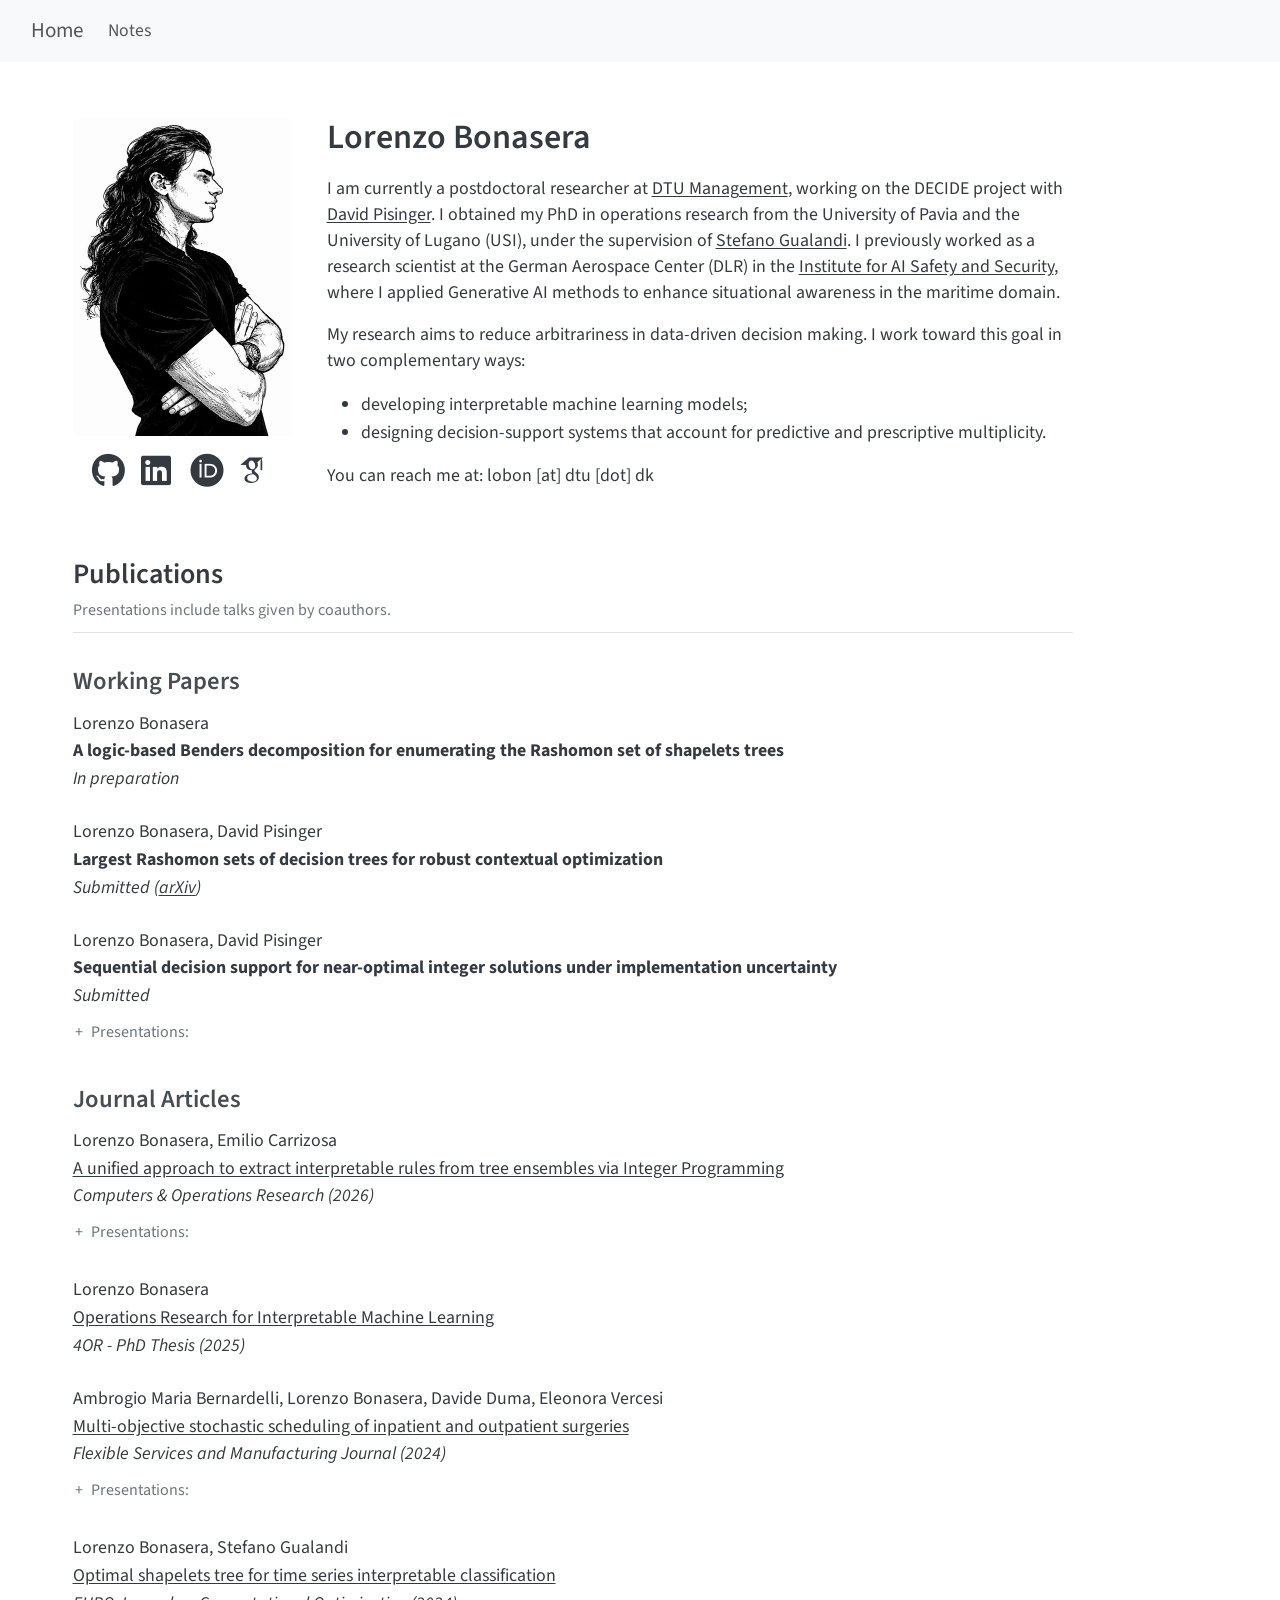
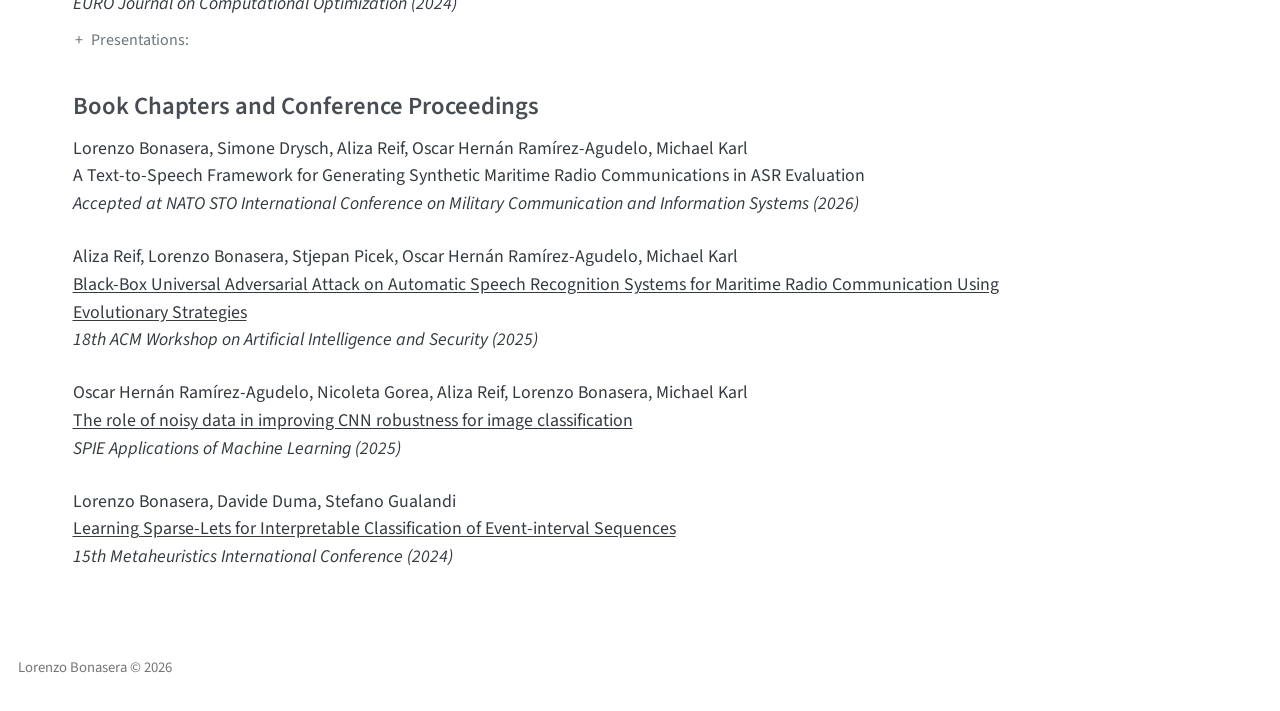
==== docs/index.html @ 85911efa "Clarify logic-based Benders working paper title" ====
<!DOCTYPE html>
<html xmlns="http://www.w3.org/1999/xhtml" lang="en" xml:lang="en"><head>

<meta charset="utf-8">
<meta name="generator" content="quarto-1.9.38">

<meta name="viewport" content="width=device-width, initial-scale=1.0, user-scalable=yes">

<meta name="author" content="Lorenzo Bonasera">
<meta name="description" content="Academic website of Lorenzo Bonasera">

<title>Lorenzo Bonasera</title>
<style>
/* Default styles provided by pandoc.
** See https://pandoc.org/MANUAL.html#variables-for-html for config info.
*/
code{white-space: pre-wrap;}
span.smallcaps{font-variant: small-caps;}
div.columns{display: flex; gap: min(4vw, 1.5em);}
div.column{flex: auto; overflow-x: auto;}
div.hanging-indent{margin-left: 1.5em; text-indent: -1.5em;}
ul.task-list{list-style: none;}
ul.task-list li input[type="checkbox"] {
  width: 0.8em;
  margin: 0 0.8em 0.2em -1em; /* quarto-specific, see https://github.com/quarto-dev/quarto-cli/issues/4556 */ 
  vertical-align: middle;
}
</style>


<script src="site_libs/quarto-nav/quarto-nav.js"></script>
<script src="site_libs/quarto-nav/headroom.min.js"></script>
<link href="./files/images/favicon-lb.png" rel="icon" type="image/png">
<script src="site_libs/clipboard/clipboard.min.js"></script>
<script src="site_libs/quarto-html/quarto.js" type="module"></script>
<script src="site_libs/quarto-html/tabsets/tabsets.js" type="module"></script>
<script src="site_libs/quarto-html/popper.min.js"></script>
<script src="site_libs/quarto-html/tippy.umd.min.js"></script>
<script src="site_libs/quarto-html/anchor.min.js"></script>
<link href="site_libs/quarto-html/tippy.css" rel="stylesheet">
<link href="site_libs/quarto-html/quarto-syntax-highlighting-15634bcf2e68342d4ad2dfa704d543f6.css" rel="stylesheet" id="quarto-text-highlighting-styles">
<script src="site_libs/bootstrap/bootstrap.min.js"></script>
<link href="site_libs/bootstrap/bootstrap-icons.css" rel="stylesheet">
<link href="site_libs/bootstrap/bootstrap-31eaf266902e15e6572a3934ae2616ee.min.css" rel="stylesheet" append-hash="true" id="quarto-bootstrap" data-mode="light">
<link href="site_libs/quarto-contrib/fontawesome6-1.2.0/all.min.css" rel="stylesheet">
<link href="site_libs/quarto-contrib/fontawesome6-1.2.0/latex-fontsize.css" rel="stylesheet">
<link href="site_libs/quarto-contrib/academicons-1.9.2/all.css" rel="stylesheet">
<link href="site_libs/quarto-contrib/academicons-1.9.2/size.css" rel="stylesheet">
<script id="quarto-search-options" type="application/json">{
  "language": {
    "search-no-results-text": "No results",
    "search-matching-documents-text": "matching documents",
    "search-copy-link-title": "Copy link to search",
    "search-hide-matches-text": "Hide additional matches",
    "search-more-match-text": "more match in this document",
    "search-more-matches-text": "more matches in this document",
    "search-clear-button-title": "Clear",
    "search-text-placeholder": "",
    "search-detached-cancel-button-title": "Cancel",
    "search-submit-button-title": "Submit",
    "search-label": "Search"
  }
}</script>


<link rel="stylesheet" href="pub-listing-v9.css">
<meta property="og:title" content="Lorenzo Bonasera">
<meta property="og:description" content="Academic website of Lorenzo Bonasera">
<meta property="og:image" content="https://lorebon.github.io/files/images/profile.webp">
<meta property="og:site_name" content="Lorenzo Bonasera">
<meta property="og:image:alt" content="Lorenzo Bonasera">
<meta name="twitter:title" content="Lorenzo Bonasera">
<meta name="twitter:description" content="Academic website of Lorenzo Bonasera">
<meta name="twitter:image" content="https://lorebon.github.io/files/images/profile.webp">
<meta name="twitter:image:alt" content="Lorenzo Bonasera">
<meta name="twitter:card" content="summary_large_image">
</head>

<body class="nav-fixed quarto-light">

<div id="quarto-search-results"></div>
  <header id="quarto-header" class="headroom fixed-top">
    <nav class="navbar navbar-expand " data-bs-theme="dark">
      <div class="navbar-container container-fluid">
      <div class="navbar-brand-container mx-auto">
    <a class="navbar-brand" href="./index.html">
    <span class="navbar-title">Home</span>
    </a>
  </div>
          <ul class="navbar-nav navbar-nav-scroll me-auto">
  <li class="nav-item">
    <a class="nav-link" href="./tech-note.html"> 
<span class="menu-text">Notes</span></a>
  </li>  
</ul>
          <div class="quarto-navbar-tools">
</div>
      </div> <!-- /container-fluid -->
    </nav>
</header>
<!-- content -->
<div id="quarto-content" class="quarto-container page-columns page-rows-contents page-layout-full page-navbar">
<!-- sidebar -->
<!-- margin-sidebar -->
    
<!-- main -->
<main class="content column-page" id="quarto-document-content"><header id="title-block-header" class="quarto-title-block"></header>




<div class="home-hero">
<div class="home-photo">
<p><img src="files/images/profile.webp" alt="Lorenzo Bonasera" width="220" height="318"></p>
<div class="photo-links">
<p><a href="https://github.com/lorebon" target="_blank" aria-label="GitHub"><i class="fa-brands fa-github" aria-label="github"></i></a> <a href="https://linkedin.com/in/lorenzo-bonasera-999639202" target="_blank" aria-label="LinkedIn"><i class="fa-brands fa-linkedin" aria-label="linkedin"></i></a> <a href="https://orcid.org/0000-0002-7931-5755" target="_blank" aria-label="ORCID"><i class="ai  ai-orcid"></i></a> <a href="https://scholar.google.com/citations?user=zxymi7UAAAAJ&amp;hl=it&amp;oi=ao" target="_blank" aria-label="Google Scholar"><i class="ai  ai-google-scholar"></i></a></p>
</div>
</div>
<section id="lorenzo-bonasera" class="level1 home-intro">
<h1>Lorenzo Bonasera</h1>
<p>I am currently a postdoctoral researcher at <a href="https://www.man.dtu.dk/english" class="plain-link">DTU Management</a>, working on the DECIDE project with <a href="https://hjemmesider.diku.dk/~pisinger/" class="plain-link">David Pisinger</a>. I obtained my PhD in operations research from the University of Pavia and the University of Lugano (USI), under the supervision of <a href="https://www.compopt.it/home" class="plain-link">Stefano Gualandi</a>. I previously worked as a research scientist at the German Aerospace Center (DLR) in the <a href="https://www.dlr.de/en/ki" class="plain-link">Institute for AI Safety and Security</a>, where I applied Generative AI methods to enhance situational awareness in the maritime domain.</p>
<p>My research aims to reduce arbitrariness in data-driven decision making. I work toward this goal in two complementary ways:</p>
<ul>
<li>developing interpretable machine learning models;</li>
<li>designing decision-support systems that account for predictive and prescriptive multiplicity.</li>
</ul>
<p>You can reach me at: lobon [at] dtu [dot] dk</p>
</section>
</div>
<section id="publications" class="level2">
<h2 class="anchored" data-anchor-id="publications">Publications</h2>
<p><span class="publication-note">Presentations include talks given by coauthors.</span></p>
<!-- Generated by xlsx_to_yml.py. Do not edit this file directly. -->
<section id="working-papers" class="level3">
<h3 class="anchored" data-anchor-id="working-papers">Working Papers</h3>
<div class="publication-entry">
<p>Lorenzo Bonasera<br>
<strong>A logic-based Benders decomposition for enumerating the Rashomon set of shapelets trees</strong><br>
<em>In preparation</em></p>
</div>
<div class="publication-entry">
<p>Lorenzo Bonasera, David Pisinger<br>
<strong>Largest Rashomon sets of decision trees for robust contextual optimization</strong><br>
<em>Submitted</em> <span class="publication-resource"><em>(<a href="https://arxiv.org/pdf/2610.04385">arXiv</a>)</em></span></p>
</div>
<div class="publication-entry">
<p>Lorenzo Bonasera, David Pisinger<br>
<strong>Sequential decision support for near-optimal integer solutions under implementation uncertainty</strong><br>
<em>Submitted</em></p>
<details class="publication-presentations">
<summary>Presentations:</summary>
<p class="presentation-conferences">IFORS 2026; Workshop SOML 2026</p>
</details>
</div>
</section>
<section id="journal-articles" class="level3">
<h3 class="anchored" data-anchor-id="journal-articles">Journal Articles</h3>
<div class="publication-entry">
<p>Lorenzo Bonasera, Emilio Carrizosa<br>
<strong><a href="https://doi.org/10.1016/j.cor.2025.107283">A unified approach to extract interpretable rules from tree ensembles via Integer Programming</a></strong><br>
<em>Computers &amp; Operations Research (2026)</em></p>
<details class="publication-presentations">
<summary>Presentations:</summary>
<p class="presentation-conferences">YOUNG EURO OSS 2024/25</p>
</details>
</div>
<div class="publication-entry">
<p>Lorenzo Bonasera<br>
<strong><a href="https://link.springer.com/article/10.1007/s10288-025-00590-2">Operations Research for Interpretable Machine Learning</a></strong><br>
<em>4OR - PhD Thesis (2025)</em></p>
</div>
<div class="publication-entry">
<p>Ambrogio Maria Bernardelli, Lorenzo Bonasera, Davide Duma, Eleonora Vercesi<br>
<strong><a href="https://link.springer.com/article/10.1007/s10696-024-09542-0">Multi-objective stochastic scheduling of inpatient and outpatient surgeries</a></strong><br>
<em>Flexible Services and Manufacturing Journal (2024)</em></p>
<details class="publication-presentations">
<summary>Presentations:</summary>
<p class="presentation-conferences">ORAHS 2022; YAMC 2022; ICCOPT — MOPTA 2022</p>
</details>
</div>
<div class="publication-entry">
<p>Lorenzo Bonasera, Stefano Gualandi<br>
<strong><a href="https://doi.org/10.1016/j.ejco.2024.100091">Optimal shapelets tree for time series interpretable classification</a></strong><br>
<em>EURO Journal on Computational Optimization (2024)</em></p>
<details class="publication-presentations">
<summary>Presentations:</summary>
<p class="presentation-conferences">EURO 2024; CPAIOR 2023; CRM — SNS 2023</p>
</details>
</div>
</section>
<section id="book-chapters-and-conference-proceedings" class="level3">
<h3 class="anchored" data-anchor-id="book-chapters-and-conference-proceedings">Book Chapters and Conference Proceedings</h3>
<div class="publication-entry">
<p>Lorenzo Bonasera, Simone Drysch, Aliza Reif, Oscar Hernán Ramírez-Agudelo, Michael Karl<br>
A Text-to-Speech Framework for Generating Synthetic Maritime Radio Communications in ASR Evaluation<br>
<em>Accepted at NATO STO International Conference on Military Communication and Information Systems (2026)</em></p>
</div>
<div class="publication-entry">
<p>Aliza Reif, Lorenzo Bonasera, Stjepan Picek, Oscar Hernán Ramírez-Agudelo, Michael Karl<br>
<strong><a href="https://dl.acm.org/doi/full/10.1145/3733799.3762974">Black-Box Universal Adversarial Attack on Automatic Speech Recognition Systems for Maritime Radio Communication Using Evolutionary Strategies</a></strong><br>
<em>18th ACM Workshop on Artificial Intelligence and Security (2025)</em></p>
</div>
<div class="publication-entry">
<p>Oscar Hernán Ramírez-Agudelo, Nicoleta Gorea, Aliza Reif, Lorenzo Bonasera, Michael Karl<br>
<strong><a href="https://doi.org/10.1117/12.3063563">The role of noisy data in improving CNN robustness for image classification</a></strong><br>
<em>SPIE Applications of Machine Learning (2025)</em></p>
</div>
<div class="publication-entry">
<p>Lorenzo Bonasera, Davide Duma, Stefano Gualandi<br>
<strong><a href="https://link.springer.com/chapter/10.1007/978-3-031-62922-8_1">Learning Sparse-Lets for Interpretable Classification of Event-interval Sequences</a></strong><br>
<em>15th Metaheuristics International Conference (2024)</em></p>
</div>


</section>
</section>

</main> <!-- /main -->
<script id="quarto-html-after-body" type="application/javascript">
  window.document.addEventListener("DOMContentLoaded", function (event) {
    const icon = "";
    const anchorJS = new window.AnchorJS();
    anchorJS.options = {
      placement: 'right',
      icon: icon
    };
    anchorJS.add('.anchored');
    const isCodeAnnotation = (el) => {
      for (const clz of el.classList) {
        if (clz.startsWith('code-annotation-')) {                     
          return true;
        }
      }
      return false;
    }
    const onCopySuccess = function(e) {
      // button target
      const button = e.trigger;
      // don't keep focus
      button.blur();
      // flash "checked"
      button.classList.add('code-copy-button-checked');
      var currentTitle = button.getAttribute("title");
      button.setAttribute("title", "Copied!");
      let tooltip;
      if (window.bootstrap) {
        button.setAttribute("data-bs-toggle", "tooltip");
        button.setAttribute("data-bs-placement", "left");
        button.setAttribute("data-bs-title", "Copied!");
        tooltip = new bootstrap.Tooltip(button, 
          { trigger: "manual", 
            customClass: "code-copy-button-tooltip",
            offset: [0, -8]});
        tooltip.show();    
      }
      setTimeout(function() {
        if (tooltip) {
          tooltip.hide();
          button.removeAttribute("data-bs-title");
          button.removeAttribute("data-bs-toggle");
          button.removeAttribute("data-bs-placement");
        }
        button.setAttribute("title", currentTitle);
        button.classList.remove('code-copy-button-checked');
      }, 1000);
      // clear code selection
      e.clearSelection();
    }
    const getTextToCopy = function(trigger) {
      const outerScaffold = trigger.parentElement.cloneNode(true);
      const codeEl = outerScaffold.querySelector('code');
      for (const childEl of codeEl.children) {
        if (isCodeAnnotation(childEl)) {
          childEl.remove();
        }
      }
      return codeEl.innerText;
    }
    const clipboard = new window.ClipboardJS('.code-copy-button:not([data-in-quarto-modal])', {
      text: getTextToCopy
    });
    clipboard.on('success', onCopySuccess);
    if (window.document.getElementById('quarto-embedded-source-code-modal')) {
      const clipboardModal = new window.ClipboardJS('.code-copy-button[data-in-quarto-modal]', {
        text: getTextToCopy,
        container: window.document.getElementById('quarto-embedded-source-code-modal')
      });
      clipboardModal.on('success', onCopySuccess);
    }
      var localhostRegex = new RegExp(/^(?:http|https):\/\/localhost\:?[0-9]*\//);
      var mailtoRegex = new RegExp(/^mailto:/);
        var filterRegex = new RegExp("https:\/\/lorebon\.github\.io");
      var isInternal = (href) => {
          return filterRegex.test(href) || localhostRegex.test(href) || mailtoRegex.test(href);
      }
      // Inspect non-navigation links and adorn them if external
     var links = window.document.querySelectorAll('a[href]:not(.nav-link):not(.navbar-brand):not(.toc-action):not(.sidebar-link):not(.sidebar-item-toggle):not(.pagination-link):not(.no-external):not([aria-hidden]):not(.dropdown-item):not(.quarto-navigation-tool):not(.about-link)');
      for (var i=0; i<links.length; i++) {
        const link = links[i];
        if (!isInternal(link.href)) {
          // undo the damage that might have been done by quarto-nav.js in the case of
          // links that we want to consider external
          if (link.dataset.originalHref !== undefined) {
            link.href = link.dataset.originalHref;
          }
            // target, if specified
            link.setAttribute("target", "_blank");
            if (link.getAttribute("rel") === null) {
              link.setAttribute("rel", "noopener");
            }
        }
      }
    function tippyHover(el, contentFn, onTriggerFn, onUntriggerFn) {
      const config = {
        allowHTML: true,
        maxWidth: 500,
        delay: 100,
        arrow: false,
        appendTo: function(el) {
            return el.parentElement;
        },
        interactive: true,
        interactiveBorder: 10,
        theme: 'quarto',
        placement: 'bottom-start',
      };
      if (contentFn) {
        config.content = contentFn;
      }
      if (onTriggerFn) {
        config.onTrigger = onTriggerFn;
      }
      if (onUntriggerFn) {
        config.onUntrigger = onUntriggerFn;
      }
      window.tippy(el, config); 
    }
    const noterefs = window.document.querySelectorAll('a[role="doc-noteref"]');
    for (var i=0; i<noterefs.length; i++) {
      const ref = noterefs[i];
      tippyHover(ref, function() {
        // use id or data attribute instead here
        let href = ref.getAttribute('data-footnote-href') || ref.getAttribute('href');
        try { href = new URL(href).hash; } catch {}
        const id = href.replace(/^#\/?/, "");
        const note = window.document.getElementById(id);
        if (note) {
          return note.innerHTML;
        } else {
          return "";
        }
      });
    }
    const xrefs = window.document.querySelectorAll('a.quarto-xref');
    const processXRef = (id, note) => {
      // Strip column container classes
      const stripColumnClz = (el) => {
        el.classList.remove("page-full", "page-columns");
        if (el.children) {
          for (const child of el.children) {
            stripColumnClz(child);
          }
        }
      }
      stripColumnClz(note)
      if (id === null || id.startsWith('sec-')) {
        // Special case sections, only their first couple elements
        const container = document.createElement("div");
        if (note.children && note.children.length > 2) {
          container.appendChild(note.children[0].cloneNode(true));
          for (let i = 1; i < note.children.length; i++) {
            const child = note.children[i];
            if (child.tagName === "P" && child.innerText === "") {
              continue;
            } else {
              container.appendChild(child.cloneNode(true));
              break;
            }
          }
          if (window.Quarto?.typesetMath) {
            window.Quarto.typesetMath(container);
          }
          return container.innerHTML
        } else {
          if (window.Quarto?.typesetMath) {
            window.Quarto.typesetMath(note);
          }
          return note.innerHTML;
        }
      } else {
        // Remove any anchor links if they are present
        const anchorLink = note.querySelector('a.anchorjs-link');
        if (anchorLink) {
          anchorLink.remove();
        }
        if (window.Quarto?.typesetMath) {
          window.Quarto.typesetMath(note);
        }
        if (note.classList.contains("callout")) {
          return note.outerHTML;
        } else {
          return note.innerHTML;
        }
      }
    }
    for (var i=0; i<xrefs.length; i++) {
      const xref = xrefs[i];
      tippyHover(xref, undefined, function(instance) {
        instance.disable();
        let url = xref.getAttribute('href');
        let hash = undefined; 
        if (url.startsWith('#')) {
          hash = url;
        } else {
          try { hash = new URL(url).hash; } catch {}
        }
        if (hash) {
          const id = hash.replace(/^#\/?/, "");
          const note = window.document.getElementById(id);
          if (note !== null) {
            try {
              const html = processXRef(id, note.cloneNode(true));
              instance.setContent(html);
            } finally {
              instance.enable();
              instance.show();
            }
          } else {
            // See if we can fetch this
            fetch(url.split('#')[0])
            .then(res => res.text())
            .then(html => {
              const parser = new DOMParser();
              const htmlDoc = parser.parseFromString(html, "text/html");
              const note = htmlDoc.getElementById(id);
              if (note !== null) {
                const html = processXRef(id, note);
                instance.setContent(html);
              } 
            }).finally(() => {
              instance.enable();
              instance.show();
            });
          }
        } else {
          // See if we can fetch a full url (with no hash to target)
          // This is a special case and we should probably do some content thinning / targeting
          fetch(url)
          .then(res => res.text())
          .then(html => {
            const parser = new DOMParser();
            const htmlDoc = parser.parseFromString(html, "text/html");
            const note = htmlDoc.querySelector('main.content');
            if (note !== null) {
              // This should only happen for chapter cross references
              // (since there is no id in the URL)
              // remove the first header
              if (note.children.length > 0 && note.children[0].tagName === "HEADER") {
                note.children[0].remove();
              }
              const html = processXRef(null, note);
              instance.setContent(html);
            } 
          }).finally(() => {
            instance.enable();
            instance.show();
          });
        }
      }, function(instance) {
      });
    }
        let selectedAnnoteEl;
        const selectorForAnnotation = ( cell, annotation) => {
          let cellAttr = 'data-code-cell="' + cell + '"';
          let lineAttr = 'data-code-annotation="' +  annotation + '"';
          const selector = 'span[' + cellAttr + '][' + lineAttr + ']';
          return selector;
        }
        const selectCodeLines = (annoteEl) => {
          const doc = window.document;
          const targetCell = annoteEl.getAttribute("data-target-cell");
          const targetAnnotation = annoteEl.getAttribute("data-target-annotation");
          const annoteSpan = window.document.querySelector(selectorForAnnotation(targetCell, targetAnnotation));
          const lines = annoteSpan.getAttribute("data-code-lines").split(",");
          const lineIds = lines.map((line) => {
            return targetCell + "-" + line;
          })
          let top = null;
          let height = null;
          let parent = null;
          if (lineIds.length > 0) {
              //compute the position of the single el (top and bottom and make a div)
              const el = window.document.getElementById(lineIds[0]);
              top = el.offsetTop;
              height = el.offsetHeight;
              parent = el.parentElement.parentElement;
            if (lineIds.length > 1) {
              const lastEl = window.document.getElementById(lineIds[lineIds.length - 1]);
              const bottom = lastEl.offsetTop + lastEl.offsetHeight;
              height = bottom - top;
            }
            if (top !== null && height !== null && parent !== null) {
              // cook up a div (if necessary) and position it 
              let div = window.document.getElementById("code-annotation-line-highlight");
              if (div === null) {
                div = window.document.createElement("div");
                div.setAttribute("id", "code-annotation-line-highlight");
                div.style.position = 'absolute';
                parent.appendChild(div);
              }
              div.style.top = top - 2 + "px";
              div.style.height = height + 4 + "px";
              div.style.left = 0;
              let gutterDiv = window.document.getElementById("code-annotation-line-highlight-gutter");
              if (gutterDiv === null) {
                gutterDiv = window.document.createElement("div");
                gutterDiv.setAttribute("id", "code-annotation-line-highlight-gutter");
                gutterDiv.style.position = 'absolute';
                const codeCell = window.document.getElementById(targetCell);
                const gutter = codeCell.querySelector('.code-annotation-gutter');
                gutter.appendChild(gutterDiv);
              }
              gutterDiv.style.top = top - 2 + "px";
              gutterDiv.style.height = height + 4 + "px";
            }
            selectedAnnoteEl = annoteEl;
          }
        };
        const unselectCodeLines = () => {
          const elementsIds = ["code-annotation-line-highlight", "code-annotation-line-highlight-gutter"];
          elementsIds.forEach((elId) => {
            const div = window.document.getElementById(elId);
            if (div) {
              div.remove();
            }
          });
          selectedAnnoteEl = undefined;
        };
          // Handle positioning of the toggle
      window.addEventListener(
        "resize",
        throttle(() => {
          elRect = undefined;
          if (selectedAnnoteEl) {
            selectCodeLines(selectedAnnoteEl);
          }
        }, 10)
      );
      function throttle(fn, ms) {
      let throttle = false;
      let timer;
        return (...args) => {
          if(!throttle) { // first call gets through
              fn.apply(this, args);
              throttle = true;
          } else { // all the others get throttled
              if(timer) clearTimeout(timer); // cancel #2
              timer = setTimeout(() => {
                fn.apply(this, args);
                timer = throttle = false;
              }, ms);
          }
        };
      }
        // Attach click handler to the DT
        const annoteDls = window.document.querySelectorAll('dt[data-target-cell]');
        for (const annoteDlNode of annoteDls) {
          annoteDlNode.addEventListener('click', (event) => {
            const clickedEl = event.target;
            if (clickedEl !== selectedAnnoteEl) {
              unselectCodeLines();
              const activeEl = window.document.querySelector('dt[data-target-cell].code-annotation-active');
              if (activeEl) {
                activeEl.classList.remove('code-annotation-active');
              }
              selectCodeLines(clickedEl);
              clickedEl.classList.add('code-annotation-active');
            } else {
              // Unselect the line
              unselectCodeLines();
              clickedEl.classList.remove('code-annotation-active');
            }
          });
        }
    const findCites = (el) => {
      const parentEl = el.parentElement;
      if (parentEl) {
        const cites = parentEl.dataset.cites;
        if (cites) {
          return {
            el,
            cites: cites.split(' ')
          };
        } else {
          return findCites(el.parentElement)
        }
      } else {
        return undefined;
      }
    };
    var bibliorefs = window.document.querySelectorAll('a[role="doc-biblioref"]');
    for (var i=0; i<bibliorefs.length; i++) {
      const ref = bibliorefs[i];
      const citeInfo = findCites(ref);
      if (citeInfo) {
        tippyHover(citeInfo.el, function() {
          var popup = window.document.createElement('div');
          citeInfo.cites.forEach(function(cite) {
            var citeDiv = window.document.createElement('div');
            citeDiv.classList.add('hanging-indent');
            citeDiv.classList.add('csl-entry');
            var biblioDiv = window.document.getElementById('ref-' + cite);
            if (biblioDiv) {
              citeDiv.innerHTML = biblioDiv.innerHTML;
            }
            popup.appendChild(citeDiv);
          });
          return popup.innerHTML;
        });
      }
    }
  });
  </script>
</div> <!-- /content -->
<footer class="footer">
  <div class="nav-footer">
    <div class="nav-footer-left">
Lorenzo Bonasera ©
<script>document.write(new Date().getFullYear())</script>
</div>   
    <div class="nav-footer-center">
      &nbsp;
    </div>
    <div class="nav-footer-right">
      &nbsp;
    </div>
  </div>
</footer>




</body></html>
---- docs/site_libs/quarto-html/tippy.css ----
.tippy-box[data-animation=fade][data-state=hidden]{opacity:0}[data-tippy-root]{max-width:calc(100vw - 10px)}.tippy-box{position:relative;background-color:#333;color:#fff;border-radius:4px;font-size:14px;line-height:1.4;white-space:normal;outline:0;transition-property:transform,visibility,opacity}.tippy-box[data-placement^=top]>.tippy-arrow{bottom:0}.tippy-box[data-placement^=top]>.tippy-arrow:before{bottom:-7px;left:0;border-width:8px 8px 0;border-top-color:initial;transform-origin:center top}.tippy-box[data-placement^=bottom]>.tippy-arrow{top:0}.tippy-box[data-placement^=bottom]>.tippy-arrow:before{top:-7px;left:0;border-width:0 8px 8px;border-bottom-color:initial;transform-origin:center bottom}.tippy-box[data-placement^=left]>.tippy-arrow{right:0}.tippy-box[data-placement^=left]>.tippy-arrow:before{border-width:8px 0 8px 8px;border-left-color:initial;right:-7px;transform-origin:center left}.tippy-box[data-placement^=right]>.tippy-arrow{left:0}.tippy-box[data-placement^=right]>.tippy-arrow:before{left:-7px;border-width:8px 8px 8px 0;border-right-color:initial;transform-origin:center right}.tippy-box[data-inertia][data-state=visible]{transition-timing-function:cubic-bezier(.54,1.5,.38,1.11)}.tippy-arrow{width:16px;height:16px;color:#333}.tippy-arrow:before{content:"";position:absolute;border-color:transparent;border-style:solid}.tippy-content{position:relative;padding:5px 9px;z-index:1}
---- docs/site_libs/quarto-html/quarto-syntax-highlighting-15634bcf2e68342d4ad2dfa704d543f6.css ----
/* quarto syntax highlight colors */
:root {
  --quarto-hl-ot-color: #003B4F;
  --quarto-hl-at-color: #657422;
  --quarto-hl-ss-color: #20794D;
  --quarto-hl-an-color: #5E5E5E;
  --quarto-hl-fu-color: #4758AB;
  --quarto-hl-st-color: #20794D;
  --quarto-hl-cf-color: #003B4F;
  --quarto-hl-op-color: #5E5E5E;
  --quarto-hl-er-color: #AD0000;
  --quarto-hl-bn-color: #AD0000;
  --quarto-hl-al-color: #AD0000;
  --quarto-hl-va-color: #111111;
  --quarto-hl-bu-color: inherit;
  --quarto-hl-ex-color: inherit;
  --quarto-hl-pp-color: #AD0000;
  --quarto-hl-in-color: #5E5E5E;
  --quarto-hl-vs-color: #20794D;
  --quarto-hl-wa-color: #5E5E5E;
  --quarto-hl-do-color: #5E5E5E;
  --quarto-hl-im-color: #00769E;
  --quarto-hl-ch-color: #20794D;
  --quarto-hl-dt-color: #AD0000;
  --quarto-hl-fl-color: #AD0000;
  --quarto-hl-co-color: #5E5E5E;
  --quarto-hl-cv-color: #5E5E5E;
  --quarto-hl-cn-color: #8f5902;
  --quarto-hl-sc-color: #5E5E5E;
  --quarto-hl-dv-color: #AD0000;
  --quarto-hl-kw-color: #003B4F;
}

/* other quarto variables */
:root {
  --quarto-font-monospace: SFMono-Regular, Menlo, Monaco, Consolas, "Liberation Mono", "Courier New", monospace;
}

/* syntax highlight based on Pandoc's rules */
pre > code.sourceCode > span {
  color: #003B4F;
}

code.sourceCode > span {
  color: #003B4F;
}

div.sourceCode,
div.sourceCode pre.sourceCode {
  color: #003B4F;
}

/* Normal */
code span {
  color: #003B4F;
}

/* Alert */
code span.al {
  color: #AD0000;
  font-style: inherit;
}

/* Annotation */
code span.an {
  color: #5E5E5E;
  font-style: inherit;
}

/* Attribute */
code span.at {
  color: #657422;
  font-style: inherit;
}

/* BaseN */
code span.bn {
  color: #AD0000;
  font-style: inherit;
}

/* BuiltIn */
code span.bu {
  font-style: inherit;
}

/* ControlFlow */
code span.cf {
  color: #003B4F;
  font-weight: bold;
  font-style: inherit;
}

/* Char */
code span.ch {
  color: #20794D;
  font-style: inherit;
}

/* Constant */
code span.cn {
  color: #8f5902;
  font-style: inherit;
}

/* Comment */
code span.co {
  color: #5E5E5E;
  font-style: inherit;
}

/* CommentVar */
code span.cv {
  color: #5E5E5E;
  font-style: italic;
}

/* Documentation */
code span.do {
  color: #5E5E5E;
  font-style: italic;
}

/* DataType */
code span.dt {
  color: #AD0000;
  font-style: inherit;
}

/* DecVal */
code span.dv {
  color: #AD0000;
  font-style: inherit;
}

/* Error */
code span.er {
  color: #AD0000;
  font-style: inherit;
}

/* Extension */
code span.ex {
  font-style: inherit;
}

/* Float */
code span.fl {
  color: #AD0000;
  font-style: inherit;
}

/* Function */
code span.fu {
  color: #4758AB;
  font-style: inherit;
}

/* Import */
code span.im {
  color: #00769E;
  font-style: inherit;
}

/* Information */
code span.in {
  color: #5E5E5E;
  font-style: inherit;
}

/* Keyword */
code span.kw {
  color: #003B4F;
  font-weight: bold;
  font-style: inherit;
}

/* Operator */
code span.op {
  color: #5E5E5E;
  font-style: inherit;
}

/* Other */
code span.ot {
  color: #003B4F;
  font-style: inherit;
}

/* Preprocessor */
code span.pp {
  color: #AD0000;
  font-style: inherit;
}

/* SpecialChar */
code span.sc {
  color: #5E5E5E;
  font-style: inherit;
}

/* SpecialString */
code span.ss {
  color: #20794D;
  font-style: inherit;
}

/* String */
code span.st {
  color: #20794D;
  font-style: inherit;
}

/* Variable */
code span.va {
  color: #111111;
  font-style: inherit;
}

/* VerbatimString */
code span.vs {
  color: #20794D;
  font-style: inherit;
}

/* Warning */
code span.wa {
  color: #5E5E5E;
  font-style: italic;
}

.prevent-inlining {
  content: "</";
}

/*# sourceMappingURL=f23921c56f73e400b49028c9186a1aa0.css.map */
---- docs/site_libs/quarto-contrib/fontawesome6-1.2.0/latex-fontsize.css ----
.fa-tiny {
  font-size: 0.5em;
}
.fa-scriptsize {
  font-size: 0.7em;
}
.fa-footnotesize {
  font-size: 0.8em;
}
.fa-small {
  font-size: 0.9em;
}
.fa-normalsize {
  font-size: 1em;
}
.fa-large {
  font-size: 1.2em;
}
.fa-Large {
  font-size: 1.5em;
}
.fa-LARGE {
  font-size: 1.75em;
}
.fa-huge {
  font-size: 2em;
}
.fa-Huge {
  font-size: 2.5em;
}
---- docs/site_libs/quarto-contrib/academicons-1.9.2/all.css ----
/*
 *  Academicons 1.9.4 by James Walsh (https://github.com/jpswalsh) and Katja Bercic (https://github.com/katjabercic)
 *  Fonts generated using FontForge - https://fontforge.org
 *  Square icons designed to be used alongside Font Awesome square icons - https://fortawesome.github.io/Font-Awesome/
 *  Licenses - Font: SIL OFL 1.1, CSS: MIT License
 */
@font-face {
  font-family: 'Academicons';
  font-style: normal;
  font-weight: 400;
  font-display: block;
  src: url('1e21o67/academicons.eot');
  src: url('1e21o67/academicons.eot') format('embedded-opentype'),
    url('1e21o67/academicons.ttf') format('truetype'),
    url('1e21o67/academicons.woff') format('woff'),
    url('1e21o67/academicons.svg') format('svg');
}

.ai {
  font-family: 'Academicons';
  font-weight: 400;
  -moz-osx-font-smoothing: grayscale;
  -webkit-font-smoothing: antialiased;
  display: inline-block;
  font-style: normal;
  font-variant: normal;
  text-rendering: auto;
  line-height: 1;
}

.ai-academia:before {
  content: "\e9af";
}

.ai-academia-square:before {
  content: "\e93d";
}

.ai-acclaim:before {
  content: "\e92e";
}

.ai-acclaim-square:before {
  content: "\e93a";
}

.ai-acm:before {
  content: "\e93c";
}

.ai-acm-square:before {
  content: "\e95d";
}

.ai-acmdl:before {
  content: "\e96a";
}

.ai-acmdl-square:before {
  content: "\e9d3";
}

.ai-ads:before {
  content: "\e9cb";
}

.ai-ads-square:before {
  content: "\e94a";
}

.ai-africarxiv:before {
  content: "\e91b";
}

.ai-africarxiv-square:before {
  content: "\e90b";
}

.ai-archive:before {
  content: "\e955";
}

.ai-archive-square:before {
  content: "\e956";
}

.ai-arxiv:before {
  content: "\e974";
}

.ai-arxiv-square:before {
  content: "\e9a6";
}

.ai-biorxiv:before {
  content: "\e9a2";
}

.ai-biorxiv-square:before {
  content: "\e98b";
}

.ai-ceur:before {
  content: "\e96d";
}

.ai-ceur-square:before {
  content: "\e92f";
}

.ai-ciencia-vitae:before {
  content: "\e912";
}

.ai-ciencia-vitae-square:before {
  content: "\e913";
}

.ai-clarivate:before {
  content: "\e924";
}

.ai-clarivate-square:before {
  content: "\e925";
}

.ai-closed-access:before {
  content: "\e942";
}

.ai-closed-access-square:before {
  content: "\e943";
}

.ai-conversation:before {
  content: "\e94c";
}

.ai-conversation-square:before {
  content: "\e915";
}

.ai-coursera:before {
  content: "\e95f";
}

.ai-coursera-square:before {
  content: "\e97f";
}

.ai-crossref:before {
  content: "\e918";
}

.ai-crossref-square:before {
  content: "\e919";
}

.ai-cv:before {
  content: "\e9a5";
}

.ai-cv-square:before {
  content: "\e90a";
}

.ai-datacite:before {
  content: "\e91c";
}

.ai-datacite-square:before {
  content: "\e91d";
}

.ai-dataverse:before {
  content: "\e9f7";
}

.ai-dataverse-square:before {
  content: "\e9e4";
}

.ai-dblp:before {
  content: "\e94f";
}

.ai-dblp-square:before {
  content: "\e93f";
}

.ai-depsy:before {
  content: "\e97a";
}

.ai-depsy-square:before {
  content: "\e94b";
}

.ai-doi:before {
  content: "\e97e";
}

.ai-doi-square:before {
  content: "\e98f";
}

.ai-dryad:before {
  content: "\e97c";
}

.ai-dryad-square:before {
  content: "\e98c";
}

.ai-elsevier:before {
  content: "\e961";
}

.ai-elsevier-square:before {
  content: "\e910";
}

.ai-figshare:before {
  content: "\e981";
}

.ai-figshare-square:before {
  content: "\e9e7";
}

.ai-google-scholar:before {
  content: "\e9d4";
}

.ai-google-scholar-square:before {
  content: "\e9f9";
}

.ai-hal:before {
  content: "\e92c";
}

.ai-hal-square:before {
  content: "\e92d";
}

.ai-hypothesis:before {
  content: "\e95a";
}

.ai-hypothesis-square:before {
  content: "\e95b";
}

.ai-ideas-repec:before {
  content: "\e9ed";
}

.ai-ideas-repec-square:before {
  content: "\e9f8";
}

.ai-ieee:before {
  content: "\e929";
}

.ai-ieee-square:before {
  content: "\e9b9";
}

.ai-impactstory:before {
  content: "\e9cf";
}

.ai-impactstory-square:before {
  content: "\e9aa";
}

.ai-inaturalist:before {
  content: "\e900";
}

.ai-inaturalist-square:before {
  content: "\e901";
}

.ai-inpn:before {
  content: "\e902";
}

.ai-inpn-square:before {
  content: "\e903";
}

.ai-inspire:before {
  content: "\e9e9";
}

.ai-inspire-square:before {
  content: "\e9fe";
}

.ai-isidore:before {
  content: "\e936";
}

.ai-isidore-square:before {
  content: "\e954";
}

.ai-isni:before {
  content: "\e957";
}

.ai-isni-square:before {
  content: "\e958";
}

.ai-jstor:before {
  content: "\e938";
}

.ai-jstor-square:before {
  content: "\e944";
}

.ai-lattes:before {
  content: "\e9b3";
}

.ai-lattes-square:before {
  content: "\e99c";
}

.ai-mathoverflow:before {
  content: "\e9f6";
}

.ai-mathoverflow-square:before {
  content: "\e97b";
}

.ai-mendeley:before {
  content: "\e9f0";
}

.ai-mendeley-square:before {
  content: "\e9f3";
}

.ai-moodle:before {
  content: "\e907";
}

.ai-moodle-square:before {
  content: "\e908";
}

.ai-mtmt:before {
  content: "\e950";
}

.ai-mtmt-square:before {
  content: "\e951";
}

.ai-nakala:before {
  content: "\e940";
}

.ai-nakala-square:before {
  content: "\e941";
}

.ai-obp:before {
  content: "\e92a";
}

.ai-obp-square:before {
  content: "\e92b";
}

.ai-open-access:before {
  content: "\e939";
}

.ai-open-access-square:before {
  content: "\e9f4";
}

.ai-open-data:before {
  content: "\e966";
}

.ai-open-data-square:before {
  content: "\e967";
}

.ai-open-materials:before {
  content: "\e968";
}

.ai-open-materials-square:before {
  content: "\e969";
}

.ai-openedition:before {
  content: "\e946";
}

.ai-openedition-square:before {
  content: "\e947";
}

.ai-orcid:before {
  content: "\e9d9";
}

.ai-orcid-square:before {
  content: "\e9c3";
}

.ai-osf:before {
  content: "\e9ef";
}

.ai-osf-square:before {
  content: "\e931";
}

.ai-overleaf:before {
  content: "\e914";
}

.ai-overleaf-square:before {
  content: "\e98d";
}

.ai-philpapers:before {
  content: "\e98a";
}

.ai-philpapers-square:before {
  content: "\e96f";
}

.ai-piazza:before {
  content: "\e99a";
}

.ai-piazza-square:before {
  content: "\e90c";
}

.ai-preregistered:before {
  content: "\e906";
}

.ai-preregistered-square:before {
  content: "\e96b";
}

.ai-protocols:before {
  content: "\e952";
}

.ai-protocols-square:before {
  content: "\e953";
}

.ai-psyarxiv:before {
  content: "\e90e";
}

.ai-psyarxiv-square:before {
  content: "\e90f";
}

.ai-publons:before {
  content: "\e937";
}

.ai-publons-square:before {
  content: "\e94e";
}

.ai-pubmed:before {
  content: "\e99f";
}

.ai-pubmed-square:before {
  content: "\e97d";
}

.ai-pubpeer:before {
  content: "\e922";
}

.ai-pubpeer-square:before {
  content: "\e923";
}

.ai-researcherid:before {
  content: "\e91a";
}

.ai-researcherid-square:before {
  content: "\e95c";
}

.ai-researchgate:before {
  content: "\e95e";
}

.ai-researchgate-square:before {
  content: "\e99e";
}

.ai-ror:before {
  content: "\e948";
}

.ai-ror-square:before {
  content: "\e949";
}

.ai-sci-hub:before {
  content: "\e959";
}

.ai-sci-hub-square:before {
  content: "\e905";
}

.ai-scirate:before {
  content: "\e98e";
}

.ai-scirate-square:before {
  content: "\e99d";
}

.ai-scopus:before {
  content: "\e91e";
}

.ai-scopus-square:before {
  content: "\e91f";
}

.ai-semantic-scholar:before {
  content: "\e96e";
}

.ai-semantic-scholar-square:before {
  content: "\e96c";
}

.ai-springer:before {
  content: "\e928";
}

.ai-springer-square:before {
  content: "\e99b";
}

.ai-ssrn:before {
  content: "\e916";
}

.ai-ssrn-square:before {
  content: "\e917";
}

.ai-stackoverflow:before {
  content: "\e920";
}

.ai-stackoverflow-square:before {
  content: "\e921";
}

.ai-viaf:before {
  content: "\e933";
}

.ai-viaf-square:before {
  content: "\e934";
}

.ai-wiley:before {
  content: "\e926";
}

.ai-wiley-square:before {
  content: "\e927";
}

.ai-zenodo:before {
  content: "\e911";
}

.ai-zotero:before {
  content: "\e962";
}

.ai-zotero-square:before {
  content: "\e932";
}

/*  Duplication of the FontAwesome style classes using 'ai' in place of 'fa'. */
.ai-lg {
  font-size: 1.33333em;
  line-height: 0.75em;
  vertical-align: -.0667em;
}

.ai-xs {
  font-size: .75em;
}

.ai-sm {
  font-size: .875em;
}

.ai-1x {
  font-size: 1em;
}

.ai-2x {
  font-size: 2em;
}

.ai-3x {
  font-size: 3em;
}

.ai-4x {
  font-size: 4em;
}

.ai-5x {
  font-size: 5em;
}

.ai-6x {
  font-size: 6em;
}

.ai-7x {
  font-size: 7em;
}

.ai-8x {
  font-size: 8em;
}

.ai-9x {
  font-size: 9em;
}

.ai-10x {
  font-size: 10em;
}

.ai-fw {
  text-align: center;
  width: 1.25em;
}

.ai-ul {
  list-style-type: none;
  margin-left: 2.5em;
  padding-left: 0;
}

.ai-ul>li {
  position: relative;
}

.ai-li {
  left: -2em;
  position: absolute;
  text-align: center;
  width: 2em;
  line-height: inherit;
}

.ai-border {
  border: solid 0.08em #eee;
  border-radius: .1em;
  padding: .2em .25em .15em;
}

.ai-pull-left {
  float: left;
}

.ai-pull-right {
  float: right;
}

.ai.ai-pull-left {
  margin-right: .3em;
}

.ai.ai-pull-right {
  margin-right: .3em;
}

.ai-stack {
  display: inline-block;
  height: 2em;
  line-height: 2em;
  position: relative;
  vertical-align: middle;
  width: 2.5em;
}

.ai-stack-1x,
.ai-stack-2x {
  left: 0;
  position: absolute;
  text-align: center;
  width: 100%;
}

.ai-stack-1x {
  line-height: inherit;
}

.ai-stack-2x {
  font-size: 2em;
}

.ai-inverse {
  color: #fff;
}
---- docs/site_libs/quarto-contrib/academicons-1.9.2/size.css ----
.ai-tiny {
  font-size: 0.5em;
}

.ai-scriptsize {
  font-size: 0.7em;
}

.ai-footnotesize {
  font-size: 0.8em;
}

.ai-small {
  font-size: 0.9em;
}

.ai-normalsize {
  font-size: 1em;
}

.ai-large {
  font-size: 1.2em;
}

.ai-Large {
  font-size: 1.5em;
}

.ai-LARGE {
  font-size: 1.75em;
}

.ai-huge {
  font-size: 2em;
}

.ai-Huge {
  font-size: 2.5em;
}

.ai-1x {
  font-size: 1em;
}

.ai-2x {
  font-size: 2em;
}

.ai-3x {
  font-size: 3em;
}

.ai-4x {
  font-size: 4em;
}

.ai-5x {
  font-size: 5em;
}

.ai-6x {
  font-size: 6em;
}

.ai-7x {
  font-size: 7em;
}

.ai-8x {
  font-size: 8em;
}

.ai-9x {
  font-size: 9em;
}

.ai-10x {
  font-size: 10em;
}

.ai-2xs {
  font-size: 0.625em;
  line-height: 0.1em;
  vertical-align: 0.225em;
}

.ai-xs {
  font-size: 0.75em;
  line-height: 0.08333em;
  vertical-align: 0.125em;
}

.ai-sm {
  font-size: 0.875em;
  line-height: 0.07143em;
  vertical-align: 0.05357em;
}

.ai-lg {
  font-size: 1.25em;
  line-height: 0.05em;
  vertical-align: -0.075em;
}

.ai-xl {
  font-size: 1.5em;
  line-height: 0.04167em;
  vertical-align: -0.125em;
}

.ai-2xl {
  font-size: 2em;
  line-height: 0.03125em;
  vertical-align: -0.1875em;
}
---- docs/pub-listing-v9.css ----
/* Homepage layout: photo/links on the left, bio on the right, publications below. */

body {
  font-size: 1.05rem;
}

main.content {
  min-width: 0;
  max-width: 1000px;
  font-size: 1.05rem;
  line-height: 1.55;
}

main.content p,
main.content li,
main.content summary {
  font-size: inherit;
}

.home-hero {
  display: grid;
  grid-template-columns: 220px minmax(0, 1fr); /* left column width */
  gap: 2rem;
  align-items: start;
  margin-top: 1.5rem;
  margin-bottom: 3rem;
}

.home-photo img {
  width: 220px;        /* image width */
  max-width: 100%;
  height: auto;
  border-radius: 8px;
  display: block;
}

.photo-links {
  margin-top: 0.9rem;
  display: flex;
  justify-content: center;
  gap: 0.9rem;
  font-size: 1.5rem; /* control icon size here */
}

.photo-links p {
  margin: 0;
  display: flex;
  align-items: center;
  justify-content: center;
  gap: 0.9rem;
}

.photo-links a {
  position: relative;
  color: inherit;
  text-decoration: none;
}

/* Expand the hit area without changing icon size or spacing. */
.photo-links a::after {
  content: "";
  position: absolute;
  inset: -6px;
}

.photo-links a:hover {
  opacity: 0.75;
  text-decoration: none;
}

.home-intro h1 {
  margin-top: 0;
  margin-bottom: 1rem;
}

.home-intro p {
  line-height: 1.45;
}

#publications {
  margin-top: 2.5rem;
}

/* Keep the note with the heading, above its divider. */
#publications > h2 {
  border-bottom: 0;
  padding-bottom: 0;
  margin-bottom: 0.25rem;
}

#publications > h2 + p {
  border-bottom: 1px solid #dee2e6;
  padding-bottom: 0.5rem;
}

.publication-note,
.publication-presentations summary {
  color: #6c757d;
}

/* Separate publication categories and keep each complete paper together. */
#publications > section.level3 {
  margin-top: 2rem;
}

#publications > section.level3 > h3 {
  margin: 0 0 0.75rem;
}

#publications .publication-entry > p {
  margin: 0;
}

#publications .publication-entry + .publication-entry {
  margin-top: 1.5rem;
}

@media (max-width: 700px) {
  .home-hero {
    grid-template-columns: 1fr;
    gap: 1.25rem;
    justify-items: center;
  }

  .home-photo {
    width: 100%;
    display: flex;
    flex-direction: column;
    align-items: center;
  }

  .home-photo img {
    width: 160px;
    margin-left: auto;
    margin-right: auto;
  }

  .photo-links {
    width: 180px !important;          /* Preserve room for four separate tap targets. */
    max-width: 100% !important;
    margin: 0.9rem auto 0 auto !important;

    display: flex !important;
    flex-direction: row !important;
    justify-content: space-between !important;
    align-items: center !important;

    text-align: center !important;
  }

  .photo-links a {
    display: inline-flex !important;
    align-items: center !important;
    justify-content: center !important;
    color: inherit !important;
    text-decoration: none !important;
  }

  .photo-links p {
    justify-content: space-between;
    width: 100%;
  }

  .photo-links svg,
  .photo-links i {
    width: 1.5rem !important;
    height: 1.5rem !important;
    font-size: 1.5rem !important;
  }

  .home-intro {
    width: 100%;
  }
}

a {
  color: inherit;
  text-decoration: underline;
  text-underline-offset: 2px;
}

a:hover {
  color: inherit;
  text-decoration-thickness: 2px;
}

.photo-links a svg,
.photo-links a i {
  width: 2rem !important;
  height: 2rem !important;
  font-size: 2rem !important;
}

/* Keep parenthesized resource links together beside the working-paper status. */
.publication-resource {
  white-space: nowrap;
}

.publication-resource a:focus-visible {
  outline: 2px solid currentColor;
  outline-offset: 3px;
}

/* Shared typography for presentation disclosures and their introductory note. */
.publication-note,
.publication-presentations {
  font-size: 0.9em;
  font-weight: 400;
}

/* Optional conference disclosures beneath publication details. */
.publication-entry > .publication-presentations {
  margin: 0.25rem 0 0;
}

.publication-presentations summary {
  display: inline;
  padding-block: 0.35rem;
  cursor: pointer;
  font-weight: 400;
}

.publication-presentations summary::-webkit-details-marker {
  display: none;
}

.publication-presentations summary::before {
  content: "+";
  display: inline-block;
  width: 0.8em;
  text-align: center;
  margin-right: 0.35em;
}

.publication-presentations[open] summary::before {
  content: "\2212";
}

/* Modern browsers wrap disclosure content in this pseudo-element. */
.publication-presentations[open]::details-content {
  display: inline;
}

.publication-presentations summary:hover {
  text-decoration: underline;
}

.publication-presentations summary:focus-visible {
  outline: 2px solid currentColor;
  outline-offset: 3px;
}

.publication-presentations[open] .presentation-conferences {
  display: inline;
  margin: 0;
}

/* Slide conference names into their inline position without changing wrapping. */
@media (prefers-reduced-motion: no-preference) {
  .publication-presentations[open] .presentation-conferences {
    position: relative;
    animation: presentation-slide-in 220ms ease-out;
  }
}

@keyframes presentation-slide-in {
  from {
    left: -0.5rem;
    opacity: 0;
  }
  to {
    left: 0;
    opacity: 1;
  }
}

/* Keep the content visible while the native disclosure closes. */
@supports selector(::details-content) and (transition-behavior: allow-discrete) {
  @media (prefers-reduced-motion: no-preference) {
    .publication-presentations::details-content {
      display: none;
      position: relative;
      left: -0.5rem;
      opacity: 0;
      transition:
        left 220ms ease-out,
        opacity 220ms ease-out,
        content-visibility 220ms allow-discrete,
        display 220ms allow-discrete;
    }

    .publication-presentations[open]::details-content {
      display: inline;
      left: 0;
      opacity: 1;
    }

    @starting-style {
      .publication-presentations[open]::details-content {
        left: -0.5rem;
        opacity: 0;
      }
    }

    /* Preserve wrapping throughout both directions of the transition. */
    .publication-presentations .presentation-conferences,
    .publication-presentations[open] .presentation-conferences {
      display: inline;
      margin: 0;
      position: static;
      animation: none;
    }
  }
}

/* Tech-note cards and citation hierarchy. */
.tech-note {
  margin: 1rem 0;
  padding: 1rem 1.15rem;
  border: 1px solid #e2e6ea;
  border-radius: 8px;
  background: #fff;
}

.tech-note:has(> summary:hover) {
  background: #f8f9fa;
  border-color: #d4dae0;
}

.tech-note summary {
  cursor: pointer;
  font-weight: 400;
  font-size: 1.05rem;
  margin: 0;
}

/* Align wrapped citation lines beside the native disclosure marker. */
.tech-note-heading {
  display: inline-block;
  width: calc(100% - 1.4em);
  vertical-align: top;
}

.tech-note-title {
  display: block;
  color: #343a40;
  font-weight: 600;
  line-height: 1.4;
}

.tech-note-authors,
.tech-note-venue {
  display: block;
  color: #6c757d;
  font-size: 0.9rem;
  font-weight: 400;
  line-height: 1.45;
}

.tech-note-authors {
  margin-top: 0.35rem;
}

.tech-note-venue {
  margin-top: 0.1rem;
}

.tech-note summary:focus-visible {
  outline: 2px solid #6c757d;
  outline-offset: 4px;
  border-radius: 2px;
}

/* Spacing between clickable title and expanded content */
.tech-note[open] summary {
  margin-bottom: 1rem;
}

/* Keep first element inside the expanded content from adding extra top space */
.tech-note[open] summary + * {
  margin-top: 0;
}

/* Match the disclosure motion, sliding note bodies vertically below their titles. */
@supports selector(::details-content) and (transition-behavior: allow-discrete) {
  @media (prefers-reduced-motion: no-preference) {
    /* Keep title spacing with the body until its closing transition finishes. */
    .tech-note[open] summary {
      margin-bottom: 0;
    }

    .tech-note::details-content {
      display: none;
      position: relative;
      top: -0.5rem;
      opacity: 0;
      padding-top: 1rem;
      transition:
        top 220ms ease-out,
        opacity 220ms ease-out,
        content-visibility 220ms allow-discrete,
        display 220ms allow-discrete;
    }

    .tech-note[open]::details-content {
      display: block;
      top: 0;
      opacity: 1;
    }

    @starting-style {
      .tech-note[open]::details-content {
        top: -0.5rem;
        opacity: 0;
      }
    }
  }
}

/* Force consistent navbar size on every page */
#quarto-header nav.navbar a.navbar-brand {
  font-size: 1.24rem !important;
}

#quarto-header nav.navbar .navbar-nav .nav-link {
  font-size: 1.04rem !important;
}

/* Keep wide equations scrollable without widening the page on small screens. */
.tech-note .math.display {
  display: block;
  max-width: 100%;
  overflow-x: auto;
  padding-block: 0.25rem;
}
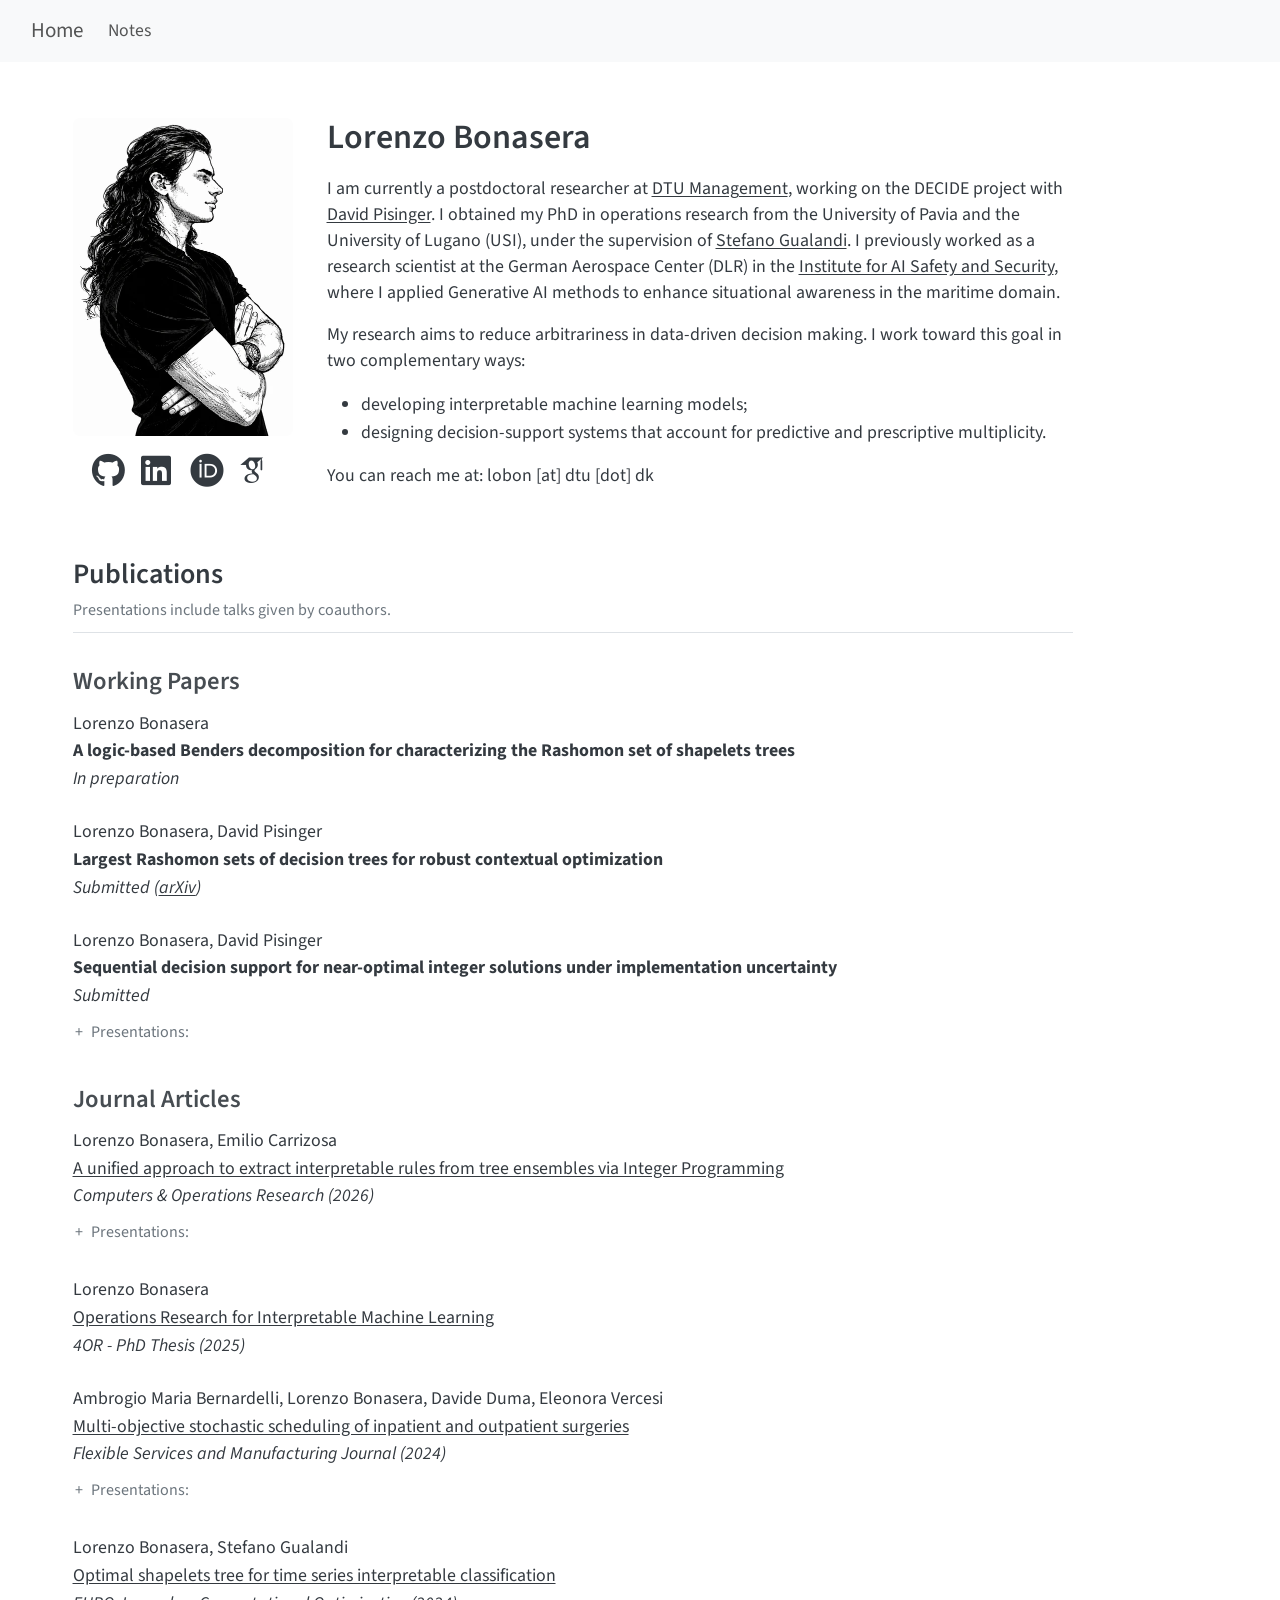
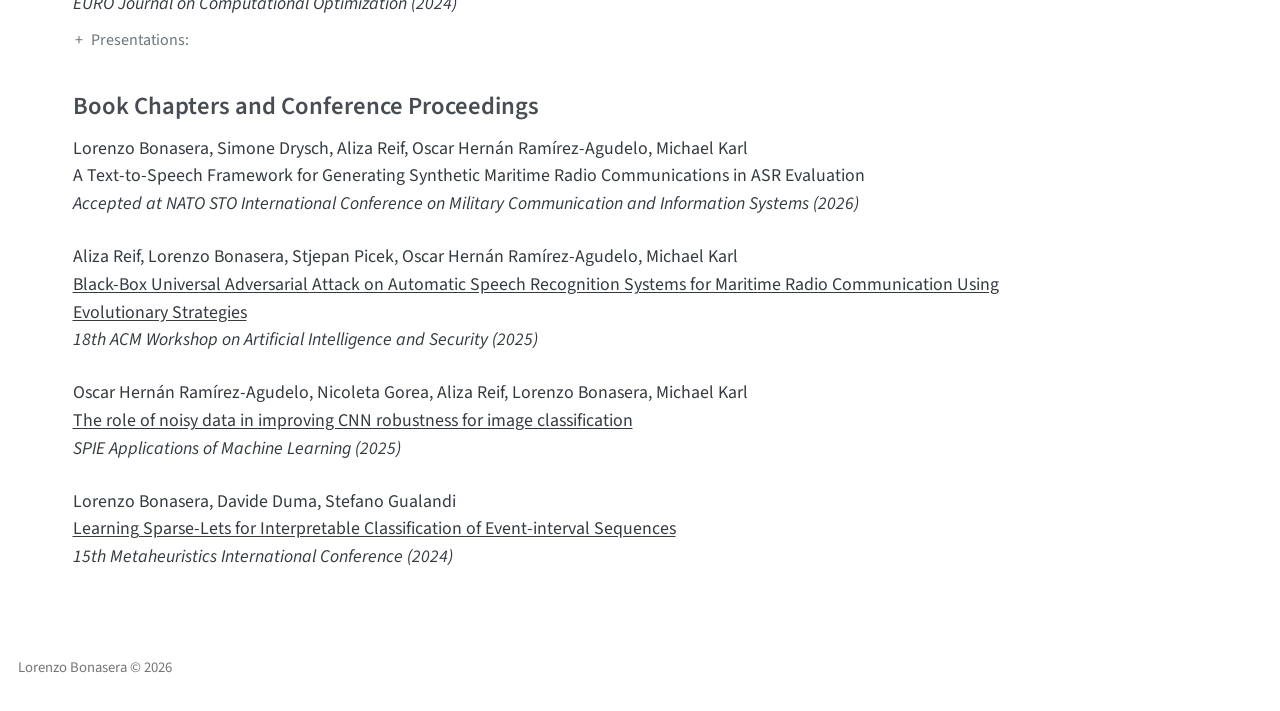
==== commit f43a9648: "Update Benders working paper title to characterizing" ====
--- a/docs/index.html
+++ b/docs/index.html
@@ -135,7 +135,7 @@
 <h3 class="anchored" data-anchor-id="working-papers">Working Papers</h3>
 <div class="publication-entry">
 <p>Lorenzo Bonasera<br>
-<strong>A logic-based Benders decomposition for enumerating the Rashomon set of shapelets trees</strong><br>
+<strong>A logic-based Benders decomposition for characterizing the Rashomon set of shapelets trees</strong><br>
 <em>In preparation</em></p>
 </div>
 <div class="publication-entry">
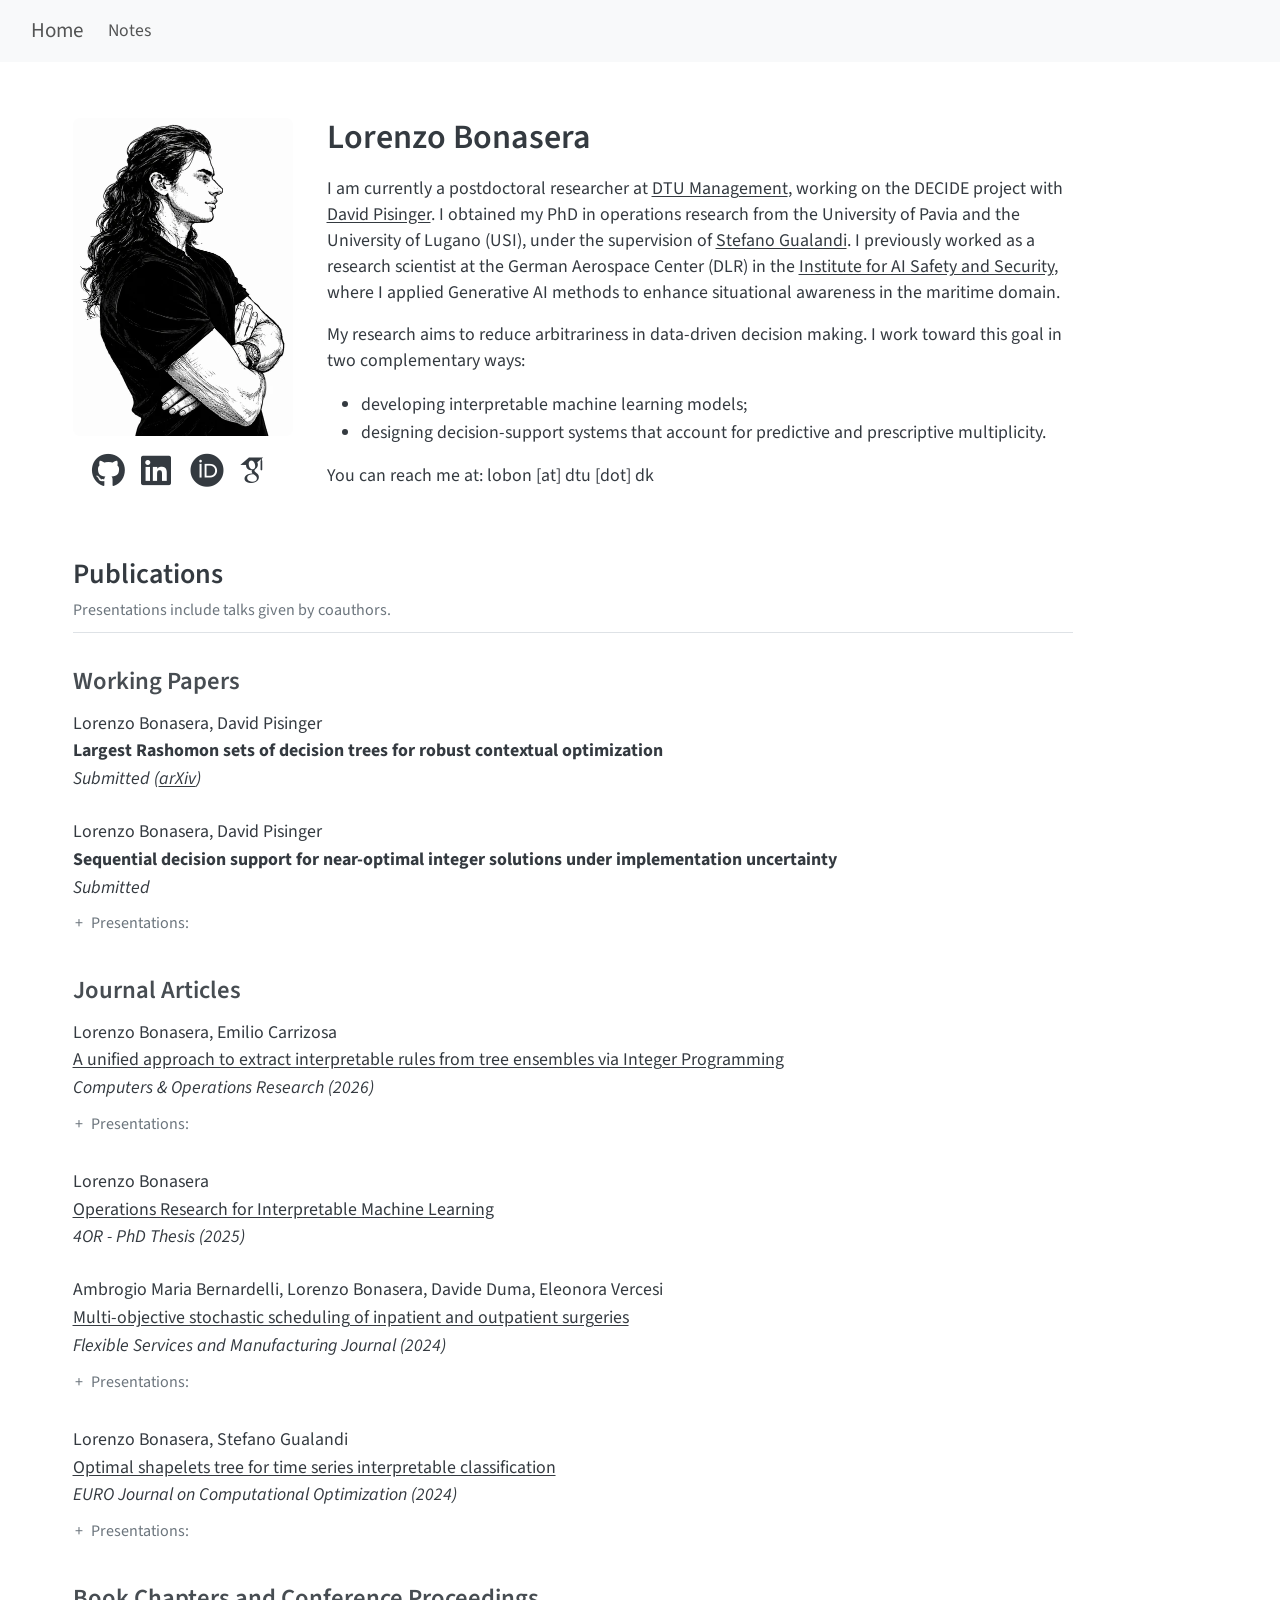
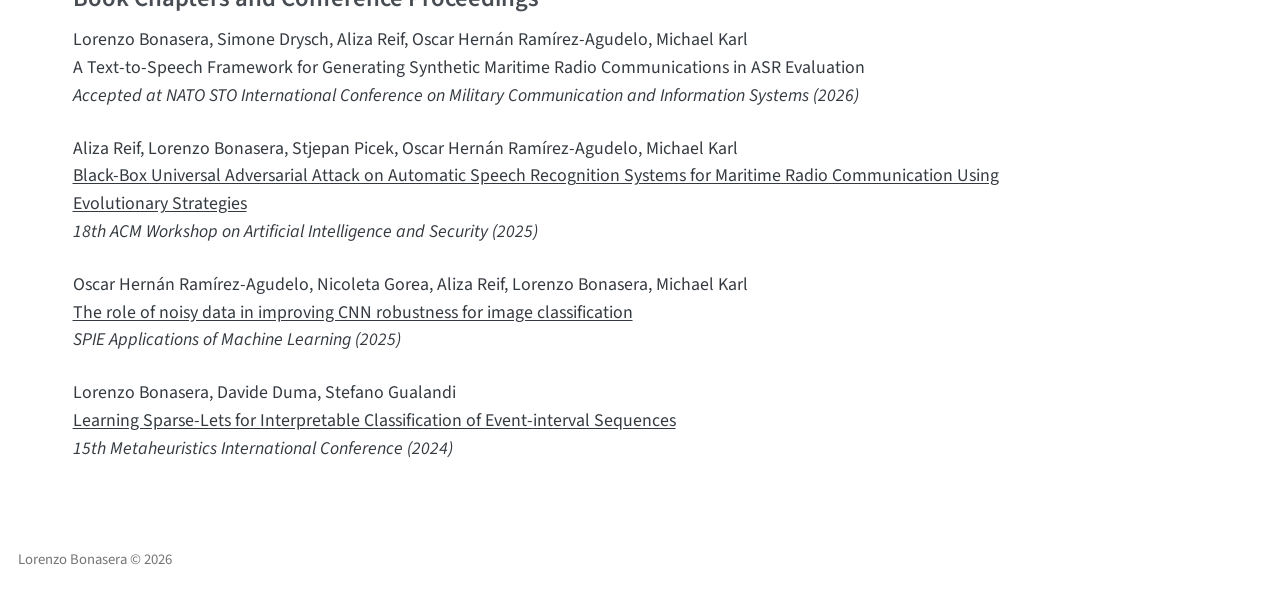
==== commit e384ece1: "Remove Benders working paper" ====
--- a/docs/index.html
+++ b/docs/index.html
@@ -134,11 +134,6 @@
 <section id="working-papers" class="level3">
 <h3 class="anchored" data-anchor-id="working-papers">Working Papers</h3>
 <div class="publication-entry">
-<p>Lorenzo Bonasera<br>
-<strong>A logic-based Benders decomposition for characterizing the Rashomon set of shapelets trees</strong><br>
-<em>In preparation</em></p>
-</div>
-<div class="publication-entry">
 <p>Lorenzo Bonasera, David Pisinger<br>
 <strong>Largest Rashomon sets of decision trees for robust contextual optimization</strong><br>
 <em>Submitted</em> <span class="publication-resource"><em>(<a href="https://arxiv.org/pdf/2610.04385">arXiv</a>)</em></span></p>
@@ -184,7 +179,7 @@
 <em>EURO Journal on Computational Optimization (2024)</em></p>
 <details class="publication-presentations">
 <summary>Presentations:</summary>
-<p class="presentation-conferences">EURO 2024; CPAIOR 2023; CRM — SNS 2023</p>
+<p class="presentation-conferences">EURO 2024; CPAIOR 2023; Workshop CRM — SNS 2023</p>
 </details>
 </div>
 </section>
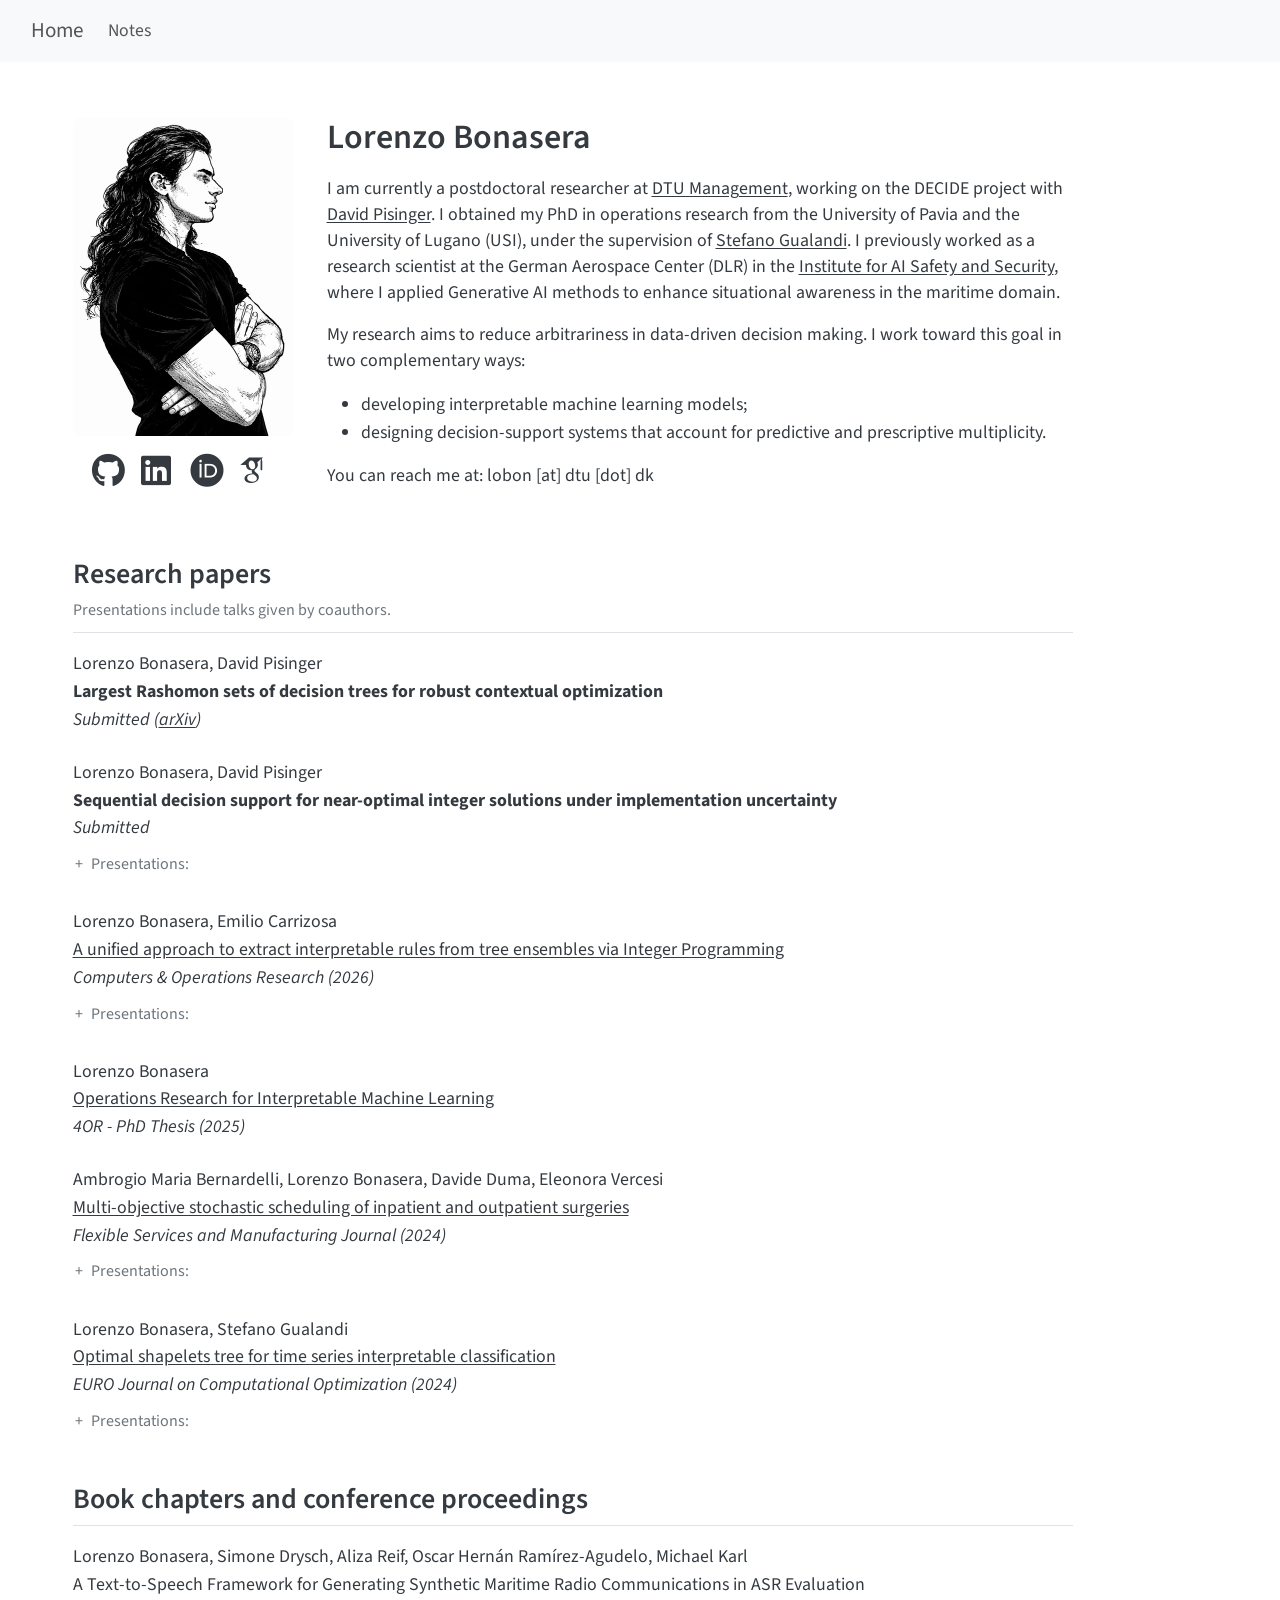
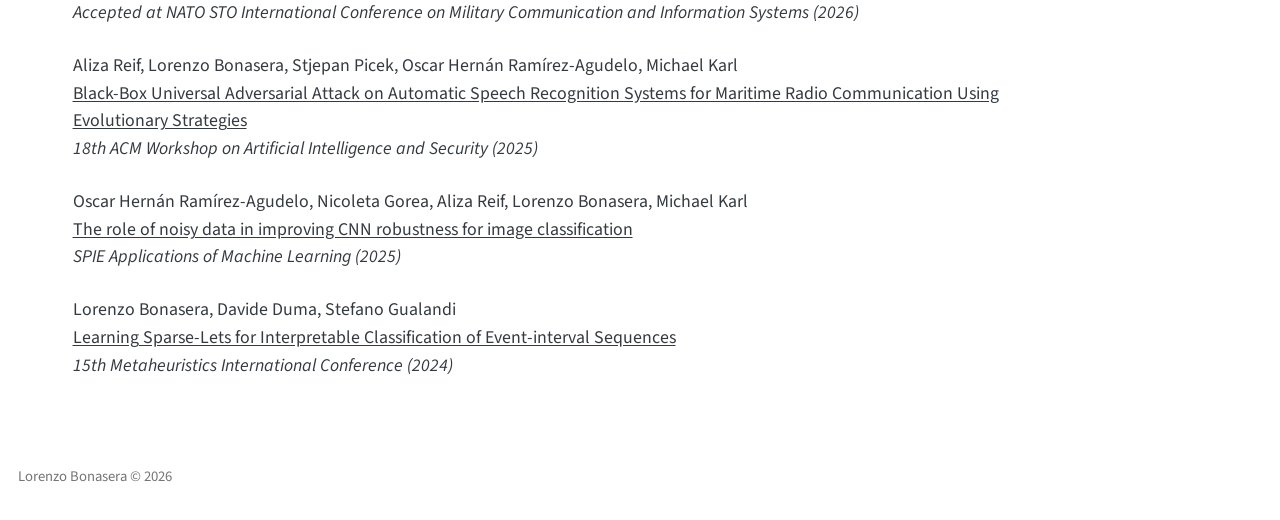
==== commit 982a82a6: "Group research papers separately from chapters and proceedings" ====
--- a/docs/index.html
+++ b/docs/index.html
@@ -63,7 +63,7 @@
 }</script>
 
 
-<link rel="stylesheet" href="pub-listing-v9.css">
+<link rel="stylesheet" href="pub-listing-v10.css">
 <meta property="og:title" content="Lorenzo Bonasera">
 <meta property="og:description" content="Academic website of Lorenzo Bonasera">
 <meta property="og:image" content="https://lorebon.github.io/files/images/profile.webp">
@@ -127,12 +127,10 @@
 <p>You can reach me at: lobon [at] dtu [dot] dk</p>
 </section>
 </div>
-<section id="publications" class="level2">
-<h2 class="anchored" data-anchor-id="publications">Publications</h2>
+<section id="publications" class="level2 publication-list">
+<h2 class="publication-list anchored" data-anchor-id="publications">Research papers</h2>
 <p><span class="publication-note">Presentations include talks given by coauthors.</span></p>
 <!-- Generated by xlsx_to_yml.py. Do not edit this file directly. -->
-<section id="working-papers" class="level3">
-<h3 class="anchored" data-anchor-id="working-papers">Working Papers</h3>
 <div class="publication-entry">
 <p>Lorenzo Bonasera, David Pisinger<br>
 <strong>Largest Rashomon sets of decision trees for robust contextual optimization</strong><br>
@@ -147,9 +145,6 @@
 <p class="presentation-conferences">IFORS 2026; Workshop SOML 2026</p>
 </details>
 </div>
-</section>
-<section id="journal-articles" class="level3">
-<h3 class="anchored" data-anchor-id="journal-articles">Journal Articles</h3>
 <div class="publication-entry">
 <p>Lorenzo Bonasera, Emilio Carrizosa<br>
 <strong><a href="https://doi.org/10.1016/j.cor.2025.107283">A unified approach to extract interpretable rules from tree ensembles via Integer Programming</a></strong><br>
@@ -183,8 +178,8 @@
 </details>
 </div>
 </section>
-<section id="book-chapters-and-conference-proceedings" class="level3">
-<h3 class="anchored" data-anchor-id="book-chapters-and-conference-proceedings">Book Chapters and Conference Proceedings</h3>
+<section id="book-chapters-and-conference-proceedings" class="level2 publication-list">
+<h2 class="publication-list anchored" data-anchor-id="book-chapters-and-conference-proceedings">Book chapters and conference proceedings</h2>
 <div class="publication-entry">
 <p>Lorenzo Bonasera, Simone Drysch, Aliza Reif, Oscar Hernán Ramírez-Agudelo, Michael Karl<br>
 A Text-to-Speech Framework for Generating Synthetic Maritime Radio Communications in ASR Evaluation<br>
@@ -207,7 +202,6 @@
 </div>
 
 
-</section>
 </section>
 
 </main> <!-- /main -->
--- a/docs/pub-listing-v10.css
+++ b/docs/pub-listing-v10.css
@@ -0,0 +1,432 @@
+/* Homepage layout: photo/links on the left, bio on the right, publications below. */
+
+body {
+  font-size: 1.05rem;
+}
+
+main.content {
+  min-width: 0;
+  max-width: 1000px;
+  font-size: 1.05rem;
+  line-height: 1.55;
+}
+
+main.content p,
+main.content li,
+main.content summary {
+  font-size: inherit;
+}
+
+.home-hero {
+  display: grid;
+  grid-template-columns: 220px minmax(0, 1fr); /* left column width */
+  gap: 2rem;
+  align-items: start;
+  margin-top: 1.5rem;
+  margin-bottom: 3rem;
+}
+
+.home-photo img {
+  width: 220px;        /* image width */
+  max-width: 100%;
+  height: auto;
+  border-radius: 8px;
+  display: block;
+}
+
+.photo-links {
+  margin-top: 0.9rem;
+  display: flex;
+  justify-content: center;
+  gap: 0.9rem;
+  font-size: 1.5rem; /* control icon size here */
+}
+
+.photo-links p {
+  margin: 0;
+  display: flex;
+  align-items: center;
+  justify-content: center;
+  gap: 0.9rem;
+}
+
+.photo-links a {
+  position: relative;
+  color: inherit;
+  text-decoration: none;
+}
+
+/* Expand the hit area without changing icon size or spacing. */
+.photo-links a::after {
+  content: "";
+  position: absolute;
+  inset: -6px;
+}
+
+.photo-links a:hover {
+  opacity: 0.75;
+  text-decoration: none;
+}
+
+.home-intro h1 {
+  margin-top: 0;
+  margin-bottom: 1rem;
+}
+
+.home-intro p {
+  line-height: 1.45;
+}
+
+.publication-list {
+  margin-top: 2.5rem;
+}
+
+.publication-list > h2 {
+  border-bottom: 1px solid #dee2e6;
+  padding-bottom: 0.5rem;
+}
+
+/* Keep the note with the heading, above its divider. */
+#publications > h2 {
+  border-bottom: 0;
+  padding-bottom: 0;
+  margin-bottom: 0.25rem;
+}
+
+#publications > h2 + p {
+  border-bottom: 1px solid #dee2e6;
+  padding-bottom: 0.5rem;
+}
+
+.publication-note,
+.publication-presentations summary {
+  color: #6c757d;
+}
+
+/* Apply the same entry spacing to both lists. */
+.publication-list .publication-entry > p {
+  margin: 0;
+}
+
+.publication-list .publication-entry + .publication-entry {
+  margin-top: 1.5rem;
+}
+
+@media (max-width: 700px) {
+  .home-hero {
+    grid-template-columns: 1fr;
+    gap: 1.25rem;
+    justify-items: center;
+  }
+
+  .home-photo {
+    width: 100%;
+    display: flex;
+    flex-direction: column;
+    align-items: center;
+  }
+
+  .home-photo img {
+    width: 160px;
+    margin-left: auto;
+    margin-right: auto;
+  }
+
+  .photo-links {
+    width: 180px !important;          /* Preserve room for four separate tap targets. */
+    max-width: 100% !important;
+    margin: 0.9rem auto 0 auto !important;
+
+    display: flex !important;
+    flex-direction: row !important;
+    justify-content: space-between !important;
+    align-items: center !important;
+
+    text-align: center !important;
+  }
+
+  .photo-links a {
+    display: inline-flex !important;
+    align-items: center !important;
+    justify-content: center !important;
+    color: inherit !important;
+    text-decoration: none !important;
+  }
+
+  .photo-links p {
+    justify-content: space-between;
+    width: 100%;
+  }
+
+  .photo-links svg,
+  .photo-links i {
+    width: 1.5rem !important;
+    height: 1.5rem !important;
+    font-size: 1.5rem !important;
+  }
+
+  .home-intro {
+    width: 100%;
+  }
+}
+
+a {
+  color: inherit;
+  text-decoration: underline;
+  text-underline-offset: 2px;
+}
+
+a:hover {
+  color: inherit;
+  text-decoration-thickness: 2px;
+}
+
+.photo-links a svg,
+.photo-links a i {
+  width: 2rem !important;
+  height: 2rem !important;
+  font-size: 2rem !important;
+}
+
+/* Keep parenthesized resource links together beside the working-paper status. */
+.publication-resource {
+  white-space: nowrap;
+}
+
+.publication-resource a:focus-visible {
+  outline: 2px solid currentColor;
+  outline-offset: 3px;
+}
+
+/* Shared typography for presentation disclosures and their introductory note. */
+.publication-note,
+.publication-presentations {
+  font-size: 0.9em;
+  font-weight: 400;
+}
+
+/* Optional conference disclosures beneath publication details. */
+.publication-entry > .publication-presentations {
+  margin: 0.25rem 0 0;
+}
+
+.publication-presentations summary {
+  display: inline;
+  padding-block: 0.35rem;
+  cursor: pointer;
+  font-weight: 400;
+}
+
+.publication-presentations summary::-webkit-details-marker {
+  display: none;
+}
+
+.publication-presentations summary::before {
+  content: "+";
+  display: inline-block;
+  width: 0.8em;
+  text-align: center;
+  margin-right: 0.35em;
+}
+
+.publication-presentations[open] summary::before {
+  content: "\2212";
+}
+
+/* Modern browsers wrap disclosure content in this pseudo-element. */
+.publication-presentations[open]::details-content {
+  display: inline;
+}
+
+.publication-presentations summary:hover {
+  text-decoration: underline;
+}
+
+.publication-presentations summary:focus-visible {
+  outline: 2px solid currentColor;
+  outline-offset: 3px;
+}
+
+.publication-presentations[open] .presentation-conferences {
+  display: inline;
+  margin: 0;
+}
+
+/* Slide conference names into their inline position without changing wrapping. */
+@media (prefers-reduced-motion: no-preference) {
+  .publication-presentations[open] .presentation-conferences {
+    position: relative;
+    animation: presentation-slide-in 220ms ease-out;
+  }
+}
+
+@keyframes presentation-slide-in {
+  from {
+    left: -0.5rem;
+    opacity: 0;
+  }
+  to {
+    left: 0;
+    opacity: 1;
+  }
+}
+
+/* Keep the content visible while the native disclosure closes. */
+@supports selector(::details-content) and (transition-behavior: allow-discrete) {
+  @media (prefers-reduced-motion: no-preference) {
+    .publication-presentations::details-content {
+      display: none;
+      position: relative;
+      left: -0.5rem;
+      opacity: 0;
+      transition:
+        left 220ms ease-out,
+        opacity 220ms ease-out,
+        content-visibility 220ms allow-discrete,
+        display 220ms allow-discrete;
+    }
+
+    .publication-presentations[open]::details-content {
+      display: inline;
+      left: 0;
+      opacity: 1;
+    }
+
+    @starting-style {
+      .publication-presentations[open]::details-content {
+        left: -0.5rem;
+        opacity: 0;
+      }
+    }
+
+    /* Preserve wrapping throughout both directions of the transition. */
+    .publication-presentations .presentation-conferences,
+    .publication-presentations[open] .presentation-conferences {
+      display: inline;
+      margin: 0;
+      position: static;
+      animation: none;
+    }
+  }
+}
+
+/* Tech-note cards and citation hierarchy. */
+.tech-note {
+  margin: 1rem 0;
+  padding: 1rem 1.15rem;
+  border: 1px solid #e2e6ea;
+  border-radius: 8px;
+  background: #fff;
+}
+
+.tech-note:has(> summary:hover) {
+  background: #f8f9fa;
+  border-color: #d4dae0;
+}
+
+.tech-note summary {
+  cursor: pointer;
+  font-weight: 400;
+  font-size: 1.05rem;
+  margin: 0;
+}
+
+/* Align wrapped citation lines beside the native disclosure marker. */
+.tech-note-heading {
+  display: inline-block;
+  width: calc(100% - 1.4em);
+  vertical-align: top;
+}
+
+.tech-note-title {
+  display: block;
+  color: #343a40;
+  font-weight: 600;
+  line-height: 1.4;
+}
+
+.tech-note-authors,
+.tech-note-venue {
+  display: block;
+  color: #6c757d;
+  font-size: 0.9rem;
+  font-weight: 400;
+  line-height: 1.45;
+}
+
+.tech-note-authors {
+  margin-top: 0.35rem;
+}
+
+.tech-note-venue {
+  margin-top: 0.1rem;
+}
+
+.tech-note summary:focus-visible {
+  outline: 2px solid #6c757d;
+  outline-offset: 4px;
+  border-radius: 2px;
+}
+
+/* Spacing between clickable title and expanded content */
+.tech-note[open] summary {
+  margin-bottom: 1rem;
+}
+
+/* Keep first element inside the expanded content from adding extra top space */
+.tech-note[open] summary + * {
+  margin-top: 0;
+}
+
+/* Match the disclosure motion, sliding note bodies vertically below their titles. */
+@supports selector(::details-content) and (transition-behavior: allow-discrete) {
+  @media (prefers-reduced-motion: no-preference) {
+    /* Keep title spacing with the body until its closing transition finishes. */
+    .tech-note[open] summary {
+      margin-bottom: 0;
+    }
+
+    .tech-note::details-content {
+      display: none;
+      position: relative;
+      top: -0.5rem;
+      opacity: 0;
+      padding-top: 1rem;
+      transition:
+        top 220ms ease-out,
+        opacity 220ms ease-out,
+        content-visibility 220ms allow-discrete,
+        display 220ms allow-discrete;
+    }
+
+    .tech-note[open]::details-content {
+      display: block;
+      top: 0;
+      opacity: 1;
+    }
+
+    @starting-style {
+      .tech-note[open]::details-content {
+        top: -0.5rem;
+        opacity: 0;
+      }
+    }
+  }
+}
+
+/* Force consistent navbar size on every page */
+#quarto-header nav.navbar a.navbar-brand {
+  font-size: 1.24rem !important;
+}
+
+#quarto-header nav.navbar .navbar-nav .nav-link {
+  font-size: 1.04rem !important;
+}
+
+/* Keep wide equations scrollable without widening the page on small screens. */
+.tech-note .math.display {
+  display: block;
+  max-width: 100%;
+  overflow-x: auto;
+  padding-block: 0.25rem;
+}
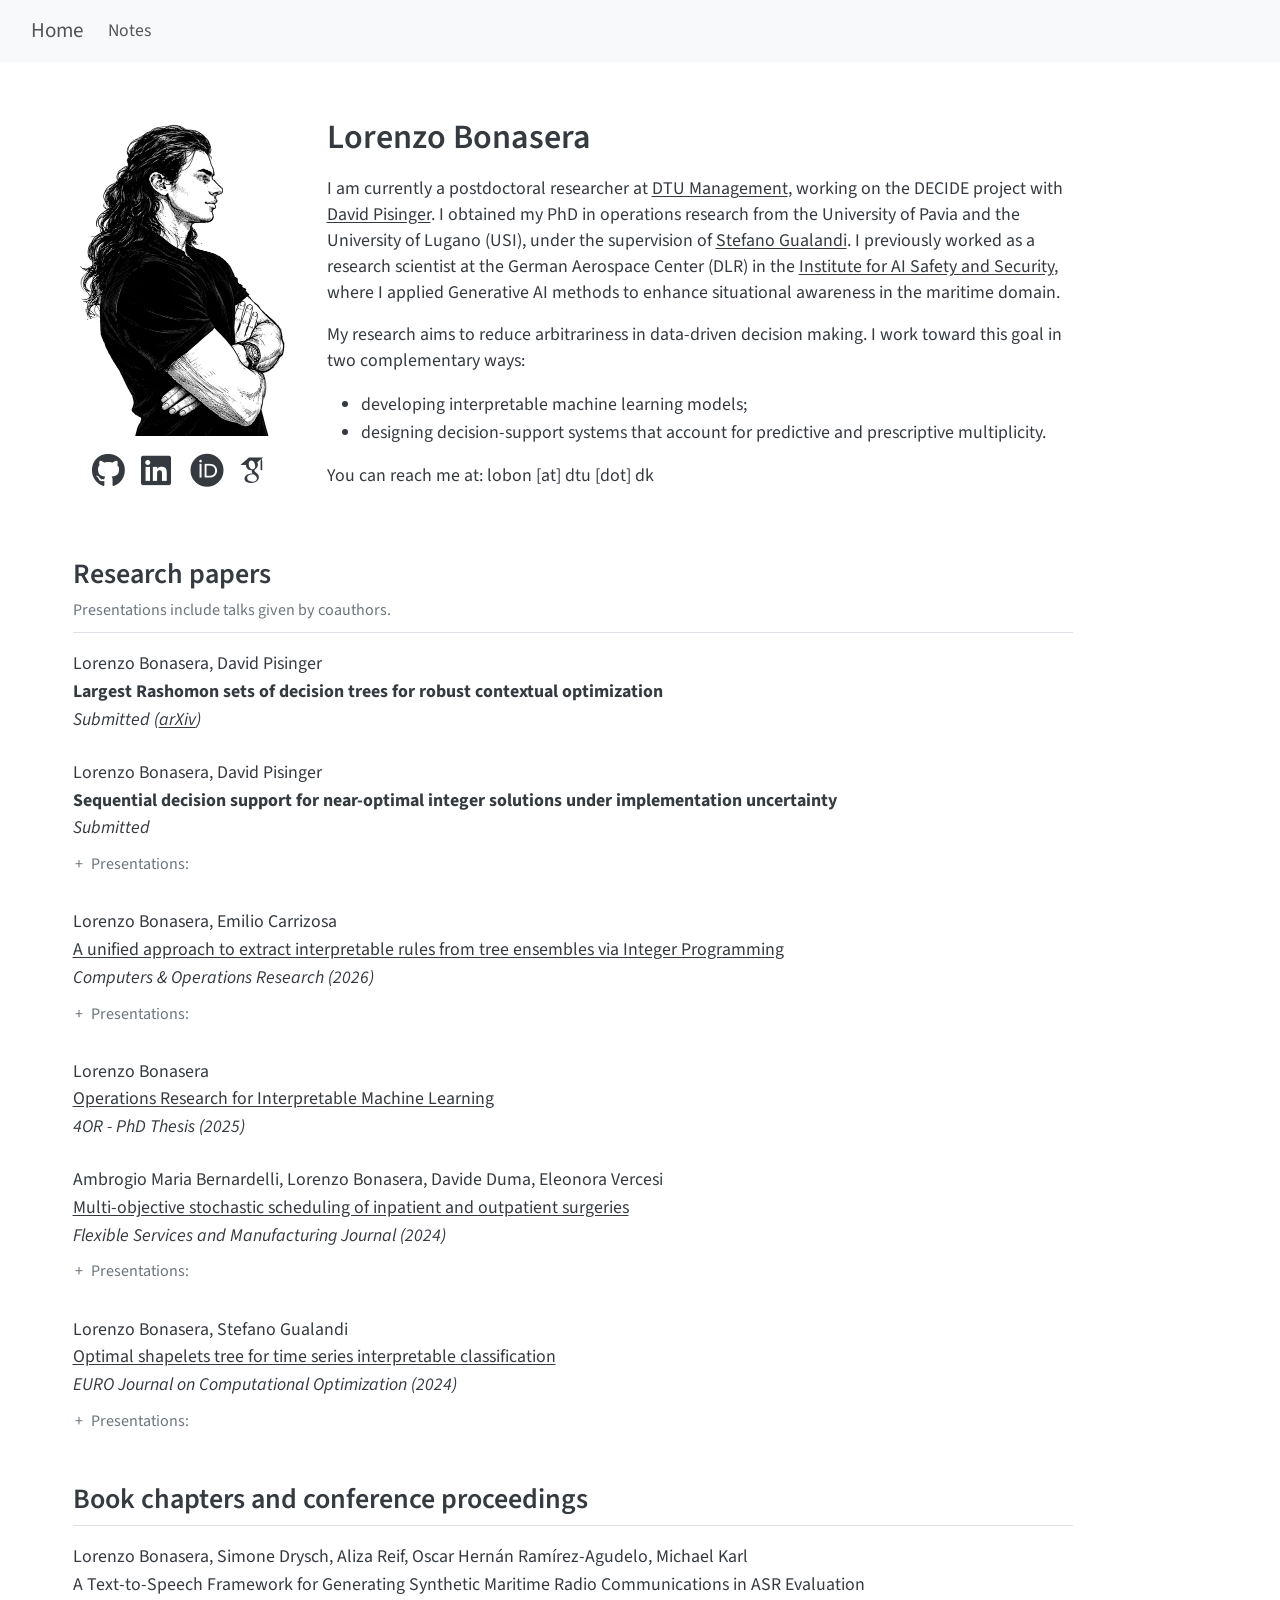
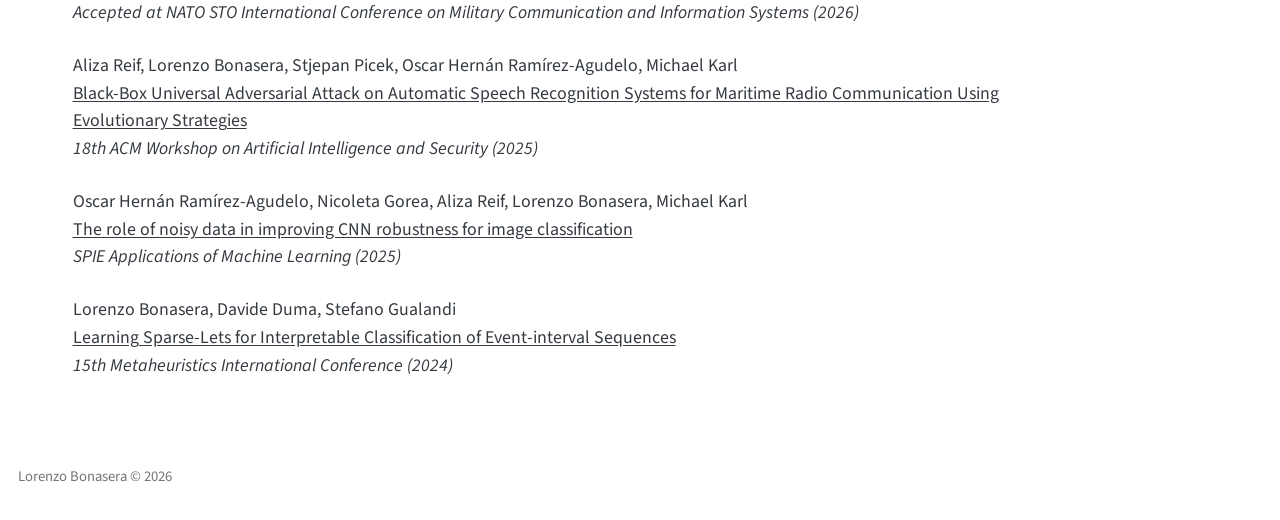
==== commit f1bb3f86: "Match portrait paper to the white homepage background" ====
--- a/docs/index.html
+++ b/docs/index.html
@@ -63,7 +63,7 @@
 }</script>
 
 
-<link rel="stylesheet" href="pub-listing-v10.css">
+<link rel="stylesheet" href="pub-listing-v11.css">
 <meta property="og:title" content="Lorenzo Bonasera">
 <meta property="og:description" content="Academic website of Lorenzo Bonasera">
 <meta property="og:image" content="https://lorebon.github.io/files/images/profile.webp">
--- a/docs/pub-listing-v11.css
+++ b/docs/pub-listing-v11.css
@@ -0,0 +1,434 @@
+/* Homepage layout: photo/links on the left, bio on the right, publications below. */
+
+body {
+  font-size: 1.05rem;
+}
+
+main.content {
+  min-width: 0;
+  max-width: 1000px;
+  font-size: 1.05rem;
+  line-height: 1.55;
+}
+
+main.content p,
+main.content li,
+main.content summary {
+  font-size: inherit;
+}
+
+.home-hero {
+  display: grid;
+  grid-template-columns: 220px minmax(0, 1fr); /* left column width */
+  gap: 2rem;
+  align-items: start;
+  margin-top: 1.5rem;
+  margin-bottom: 3rem;
+}
+
+.home-photo img {
+  /* Map the drawing's #fdfdfd paper to white while keeping black ink black. */
+  filter: brightness(1.008);
+  width: 220px;        /* image width */
+  max-width: 100%;
+  height: auto;
+  border-radius: 8px;
+  display: block;
+}
+
+.photo-links {
+  margin-top: 0.9rem;
+  display: flex;
+  justify-content: center;
+  gap: 0.9rem;
+  font-size: 1.5rem; /* control icon size here */
+}
+
+.photo-links p {
+  margin: 0;
+  display: flex;
+  align-items: center;
+  justify-content: center;
+  gap: 0.9rem;
+}
+
+.photo-links a {
+  position: relative;
+  color: inherit;
+  text-decoration: none;
+}
+
+/* Expand the hit area without changing icon size or spacing. */
+.photo-links a::after {
+  content: "";
+  position: absolute;
+  inset: -6px;
+}
+
+.photo-links a:hover {
+  opacity: 0.75;
+  text-decoration: none;
+}
+
+.home-intro h1 {
+  margin-top: 0;
+  margin-bottom: 1rem;
+}
+
+.home-intro p {
+  line-height: 1.45;
+}
+
+.publication-list {
+  margin-top: 2.5rem;
+}
+
+.publication-list > h2 {
+  border-bottom: 1px solid #dee2e6;
+  padding-bottom: 0.5rem;
+}
+
+/* Keep the note with the heading, above its divider. */
+#publications > h2 {
+  border-bottom: 0;
+  padding-bottom: 0;
+  margin-bottom: 0.25rem;
+}
+
+#publications > h2 + p {
+  border-bottom: 1px solid #dee2e6;
+  padding-bottom: 0.5rem;
+}
+
+.publication-note,
+.publication-presentations summary {
+  color: #6c757d;
+}
+
+/* Apply the same entry spacing to both lists. */
+.publication-list .publication-entry > p {
+  margin: 0;
+}
+
+.publication-list .publication-entry + .publication-entry {
+  margin-top: 1.5rem;
+}
+
+@media (max-width: 700px) {
+  .home-hero {
+    grid-template-columns: 1fr;
+    gap: 1.25rem;
+    justify-items: center;
+  }
+
+  .home-photo {
+    width: 100%;
+    display: flex;
+    flex-direction: column;
+    align-items: center;
+  }
+
+  .home-photo img {
+    width: 160px;
+    margin-left: auto;
+    margin-right: auto;
+  }
+
+  .photo-links {
+    width: 180px !important;          /* Preserve room for four separate tap targets. */
+    max-width: 100% !important;
+    margin: 0.9rem auto 0 auto !important;
+
+    display: flex !important;
+    flex-direction: row !important;
+    justify-content: space-between !important;
+    align-items: center !important;
+
+    text-align: center !important;
+  }
+
+  .photo-links a {
+    display: inline-flex !important;
+    align-items: center !important;
+    justify-content: center !important;
+    color: inherit !important;
+    text-decoration: none !important;
+  }
+
+  .photo-links p {
+    justify-content: space-between;
+    width: 100%;
+  }
+
+  .photo-links svg,
+  .photo-links i {
+    width: 1.5rem !important;
+    height: 1.5rem !important;
+    font-size: 1.5rem !important;
+  }
+
+  .home-intro {
+    width: 100%;
+  }
+}
+
+a {
+  color: inherit;
+  text-decoration: underline;
+  text-underline-offset: 2px;
+}
+
+a:hover {
+  color: inherit;
+  text-decoration-thickness: 2px;
+}
+
+.photo-links a svg,
+.photo-links a i {
+  width: 2rem !important;
+  height: 2rem !important;
+  font-size: 2rem !important;
+}
+
+/* Keep parenthesized resource links together beside the working-paper status. */
+.publication-resource {
+  white-space: nowrap;
+}
+
+.publication-resource a:focus-visible {
+  outline: 2px solid currentColor;
+  outline-offset: 3px;
+}
+
+/* Shared typography for presentation disclosures and their introductory note. */
+.publication-note,
+.publication-presentations {
+  font-size: 0.9em;
+  font-weight: 400;
+}
+
+/* Optional conference disclosures beneath publication details. */
+.publication-entry > .publication-presentations {
+  margin: 0.25rem 0 0;
+}
+
+.publication-presentations summary {
+  display: inline;
+  padding-block: 0.35rem;
+  cursor: pointer;
+  font-weight: 400;
+}
+
+.publication-presentations summary::-webkit-details-marker {
+  display: none;
+}
+
+.publication-presentations summary::before {
+  content: "+";
+  display: inline-block;
+  width: 0.8em;
+  text-align: center;
+  margin-right: 0.35em;
+}
+
+.publication-presentations[open] summary::before {
+  content: "\2212";
+}
+
+/* Modern browsers wrap disclosure content in this pseudo-element. */
+.publication-presentations[open]::details-content {
+  display: inline;
+}
+
+.publication-presentations summary:hover {
+  text-decoration: underline;
+}
+
+.publication-presentations summary:focus-visible {
+  outline: 2px solid currentColor;
+  outline-offset: 3px;
+}
+
+.publication-presentations[open] .presentation-conferences {
+  display: inline;
+  margin: 0;
+}
+
+/* Slide conference names into their inline position without changing wrapping. */
+@media (prefers-reduced-motion: no-preference) {
+  .publication-presentations[open] .presentation-conferences {
+    position: relative;
+    animation: presentation-slide-in 220ms ease-out;
+  }
+}
+
+@keyframes presentation-slide-in {
+  from {
+    left: -0.5rem;
+    opacity: 0;
+  }
+  to {
+    left: 0;
+    opacity: 1;
+  }
+}
+
+/* Keep the content visible while the native disclosure closes. */
+@supports selector(::details-content) and (transition-behavior: allow-discrete) {
+  @media (prefers-reduced-motion: no-preference) {
+    .publication-presentations::details-content {
+      display: none;
+      position: relative;
+      left: -0.5rem;
+      opacity: 0;
+      transition:
+        left 220ms ease-out,
+        opacity 220ms ease-out,
+        content-visibility 220ms allow-discrete,
+        display 220ms allow-discrete;
+    }
+
+    .publication-presentations[open]::details-content {
+      display: inline;
+      left: 0;
+      opacity: 1;
+    }
+
+    @starting-style {
+      .publication-presentations[open]::details-content {
+        left: -0.5rem;
+        opacity: 0;
+      }
+    }
+
+    /* Preserve wrapping throughout both directions of the transition. */
+    .publication-presentations .presentation-conferences,
+    .publication-presentations[open] .presentation-conferences {
+      display: inline;
+      margin: 0;
+      position: static;
+      animation: none;
+    }
+  }
+}
+
+/* Tech-note cards and citation hierarchy. */
+.tech-note {
+  margin: 1rem 0;
+  padding: 1rem 1.15rem;
+  border: 1px solid #e2e6ea;
+  border-radius: 8px;
+  background: #fff;
+}
+
+.tech-note:has(> summary:hover) {
+  background: #f8f9fa;
+  border-color: #d4dae0;
+}
+
+.tech-note summary {
+  cursor: pointer;
+  font-weight: 400;
+  font-size: 1.05rem;
+  margin: 0;
+}
+
+/* Align wrapped citation lines beside the native disclosure marker. */
+.tech-note-heading {
+  display: inline-block;
+  width: calc(100% - 1.4em);
+  vertical-align: top;
+}
+
+.tech-note-title {
+  display: block;
+  color: #343a40;
+  font-weight: 600;
+  line-height: 1.4;
+}
+
+.tech-note-authors,
+.tech-note-venue {
+  display: block;
+  color: #6c757d;
+  font-size: 0.9rem;
+  font-weight: 400;
+  line-height: 1.45;
+}
+
+.tech-note-authors {
+  margin-top: 0.35rem;
+}
+
+.tech-note-venue {
+  margin-top: 0.1rem;
+}
+
+.tech-note summary:focus-visible {
+  outline: 2px solid #6c757d;
+  outline-offset: 4px;
+  border-radius: 2px;
+}
+
+/* Spacing between clickable title and expanded content */
+.tech-note[open] summary {
+  margin-bottom: 1rem;
+}
+
+/* Keep first element inside the expanded content from adding extra top space */
+.tech-note[open] summary + * {
+  margin-top: 0;
+}
+
+/* Match the disclosure motion, sliding note bodies vertically below their titles. */
+@supports selector(::details-content) and (transition-behavior: allow-discrete) {
+  @media (prefers-reduced-motion: no-preference) {
+    /* Keep title spacing with the body until its closing transition finishes. */
+    .tech-note[open] summary {
+      margin-bottom: 0;
+    }
+
+    .tech-note::details-content {
+      display: none;
+      position: relative;
+      top: -0.5rem;
+      opacity: 0;
+      padding-top: 1rem;
+      transition:
+        top 220ms ease-out,
+        opacity 220ms ease-out,
+        content-visibility 220ms allow-discrete,
+        display 220ms allow-discrete;
+    }
+
+    .tech-note[open]::details-content {
+      display: block;
+      top: 0;
+      opacity: 1;
+    }
+
+    @starting-style {
+      .tech-note[open]::details-content {
+        top: -0.5rem;
+        opacity: 0;
+      }
+    }
+  }
+}
+
+/* Force consistent navbar size on every page */
+#quarto-header nav.navbar a.navbar-brand {
+  font-size: 1.24rem !important;
+}
+
+#quarto-header nav.navbar .navbar-nav .nav-link {
+  font-size: 1.04rem !important;
+}
+
+/* Keep wide equations scrollable without widening the page on small screens. */
+.tech-note .math.display {
+  display: block;
+  max-width: 100%;
+  overflow-x: auto;
+  padding-block: 0.25rem;
+}
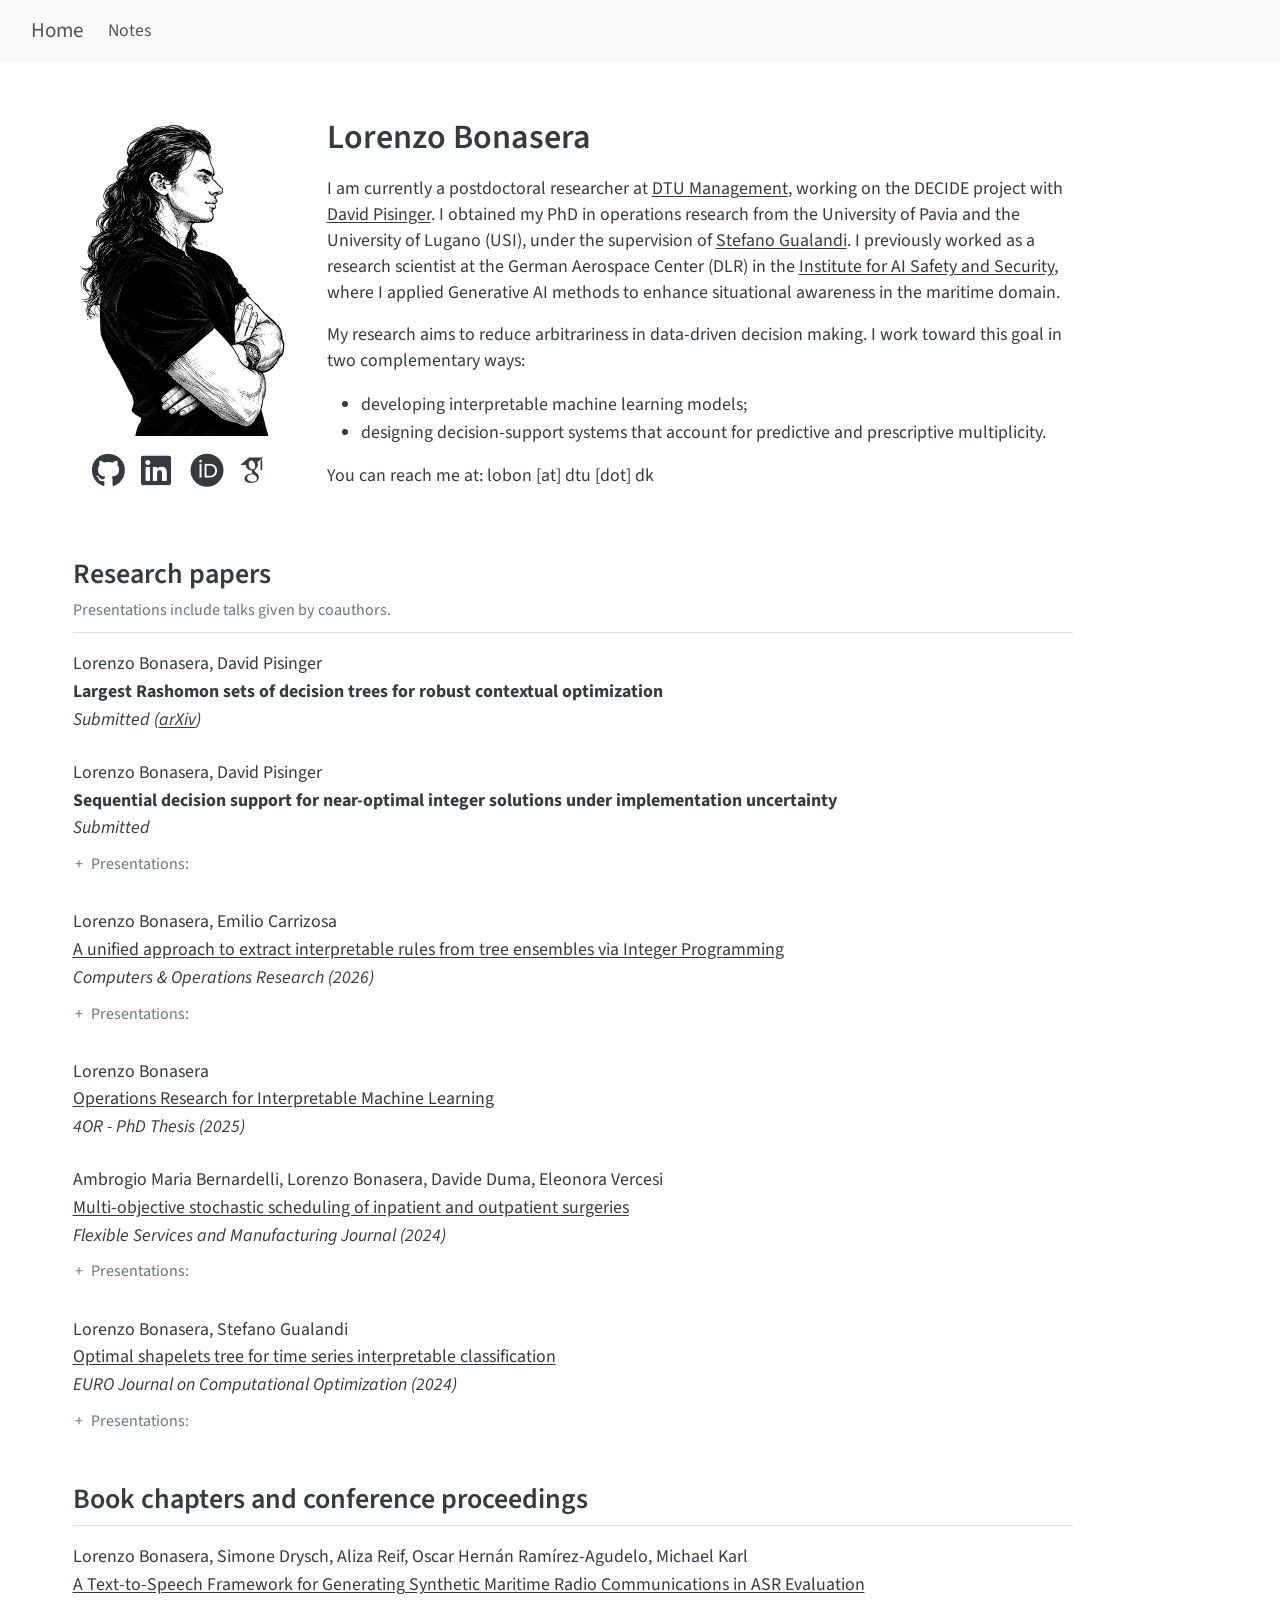
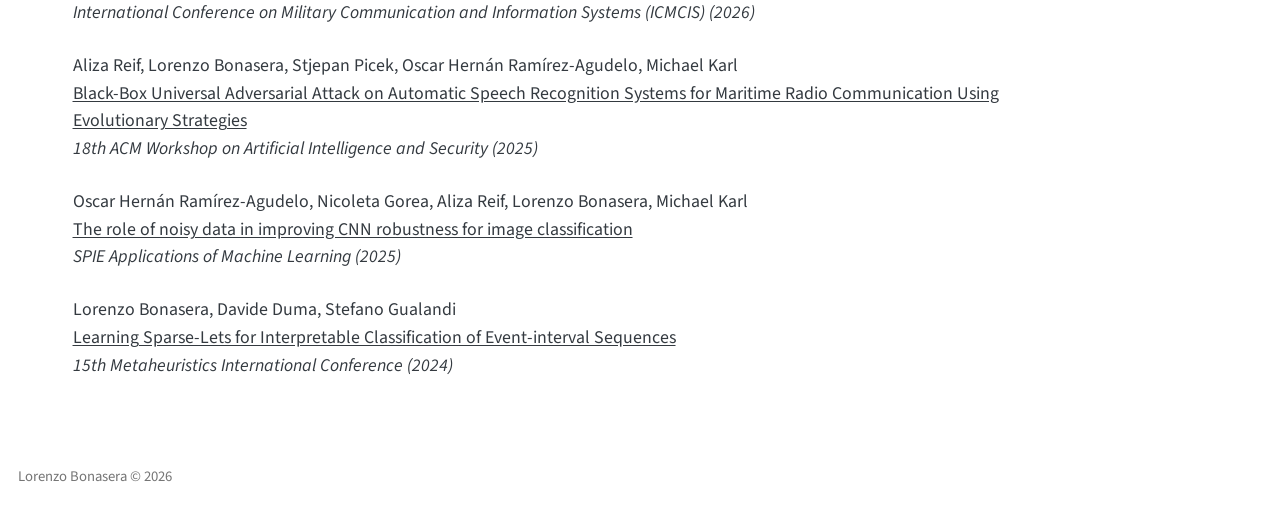
==== commit f3f52585: "Update published ICMCIS proceedings entry" ====
--- a/docs/index.html
+++ b/docs/index.html
@@ -182,8 +182,8 @@
 <h2 class="publication-list anchored" data-anchor-id="book-chapters-and-conference-proceedings">Book chapters and conference proceedings</h2>
 <div class="publication-entry">
 <p>Lorenzo Bonasera, Simone Drysch, Aliza Reif, Oscar Hernán Ramírez-Agudelo, Michael Karl<br>
-A Text-to-Speech Framework for Generating Synthetic Maritime Radio Communications in ASR Evaluation<br>
-<em>Accepted at NATO STO International Conference on Military Communication and Information Systems (2026)</em></p>
+<strong><a href="https://doi.org/10.1109/ICMCIS70639.2026.11771506">A Text-to-Speech Framework for Generating Synthetic Maritime Radio Communications in ASR Evaluation</a></strong><br>
+<em>International Conference on Military Communication and Information Systems (ICMCIS) (2026)</em></p>
 </div>
 <div class="publication-entry">
 <p>Aliza Reif, Lorenzo Bonasera, Stjepan Picek, Oscar Hernán Ramírez-Agudelo, Michael Karl<br>
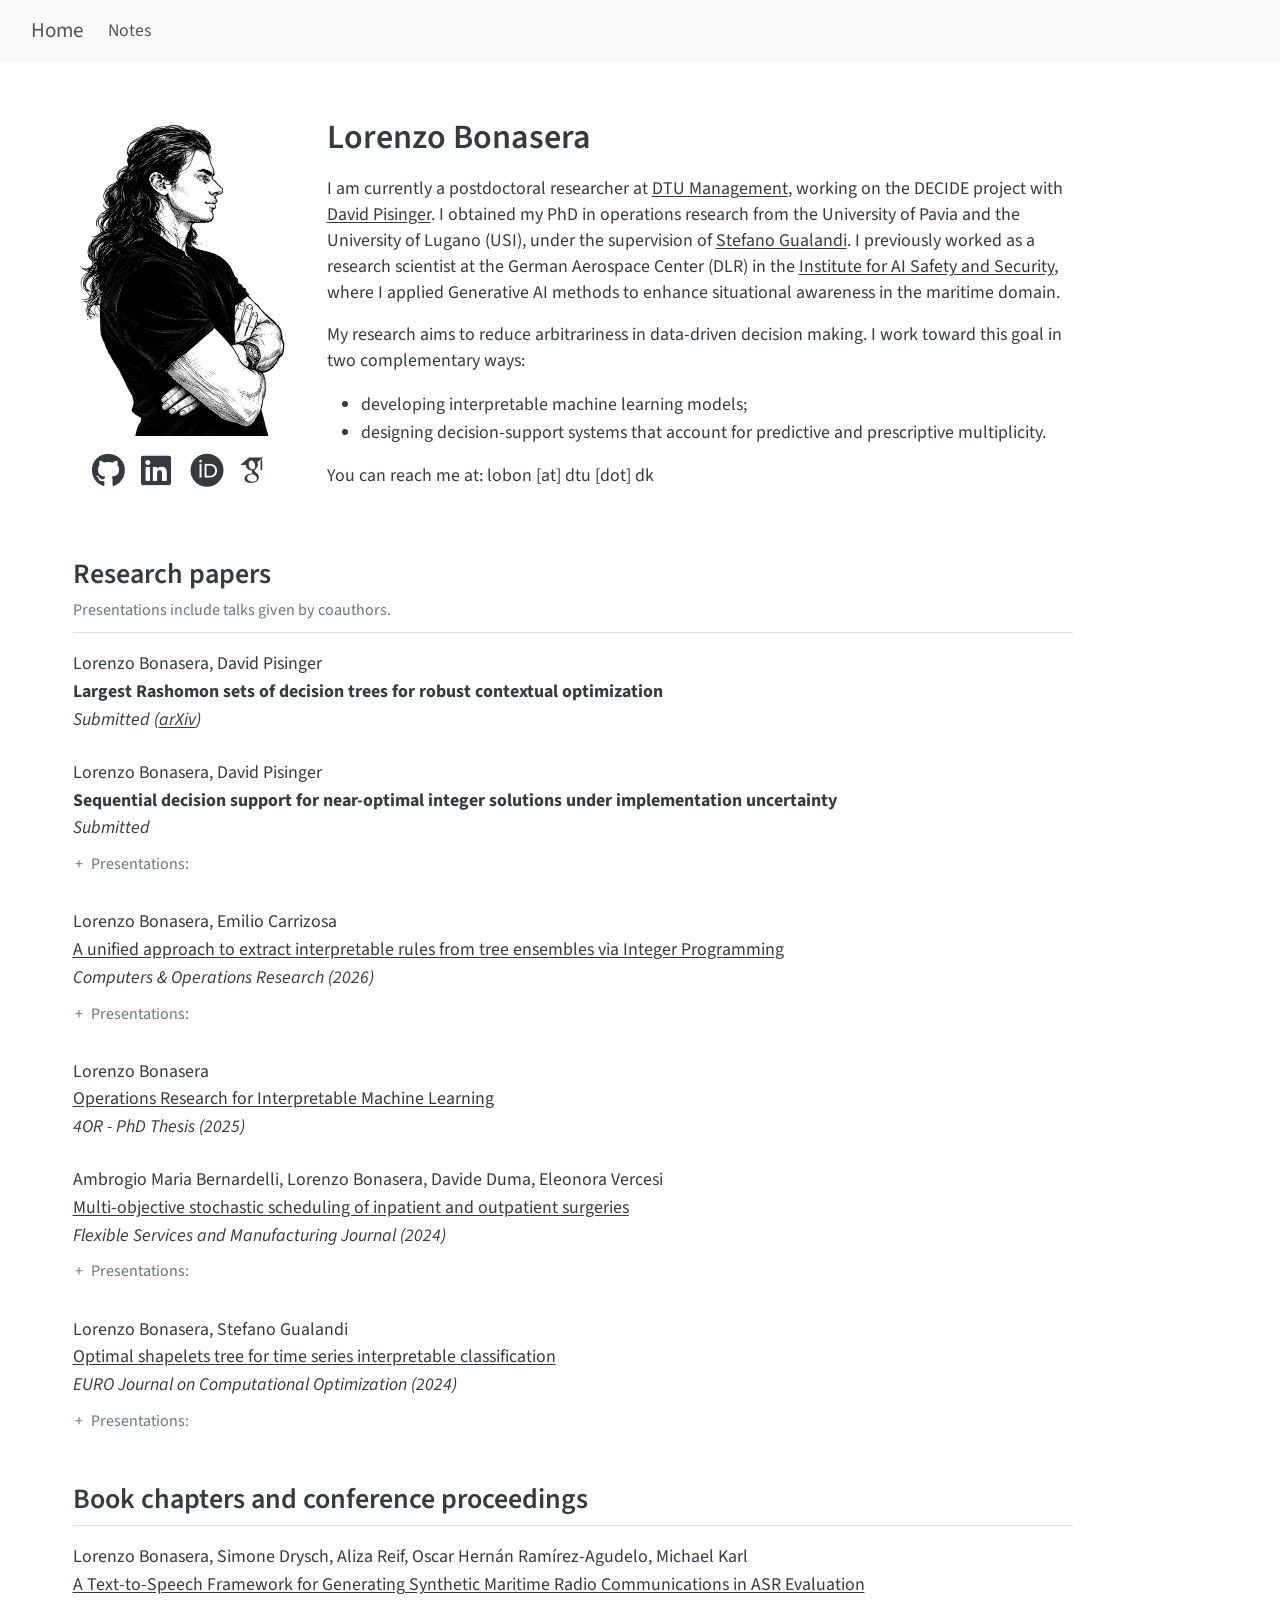
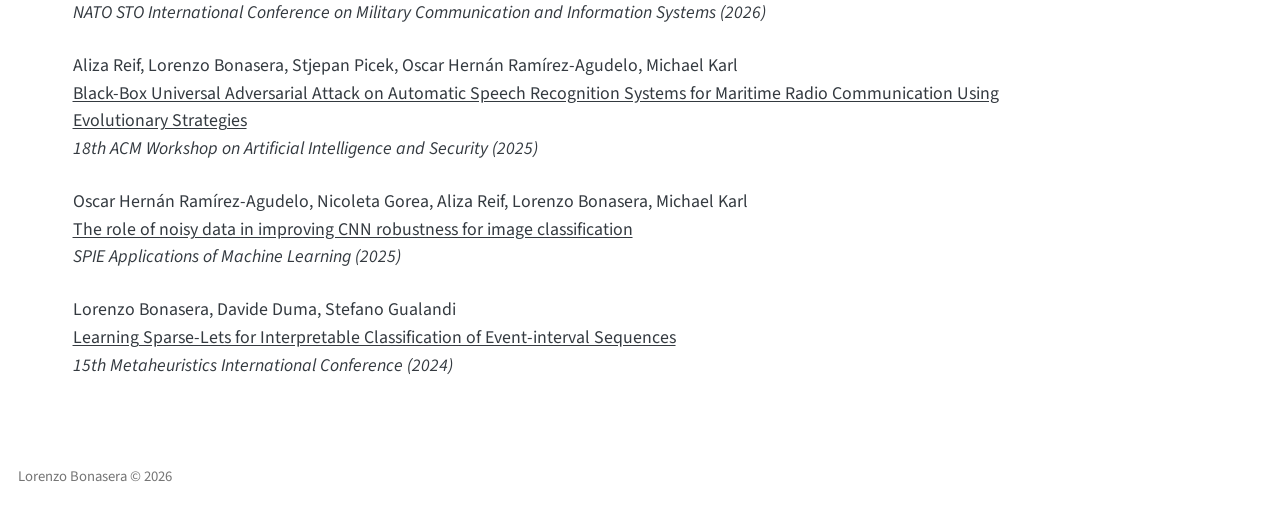
==== commit f4c650e4: "Rename NATO STO proceedings venue" ====
--- a/docs/index.html
+++ b/docs/index.html
@@ -183,7 +183,7 @@
 <div class="publication-entry">
 <p>Lorenzo Bonasera, Simone Drysch, Aliza Reif, Oscar Hernán Ramírez-Agudelo, Michael Karl<br>
 <strong><a href="https://doi.org/10.1109/ICMCIS70639.2026.11771506">A Text-to-Speech Framework for Generating Synthetic Maritime Radio Communications in ASR Evaluation</a></strong><br>
-<em>International Conference on Military Communication and Information Systems (ICMCIS) (2026)</em></p>
+<em>NATO STO International Conference on Military Communication and Information Systems (2026)</em></p>
 </div>
 <div class="publication-entry">
 <p>Aliza Reif, Lorenzo Bonasera, Stjepan Picek, Oscar Hernán Ramírez-Agudelo, Michael Karl<br>
